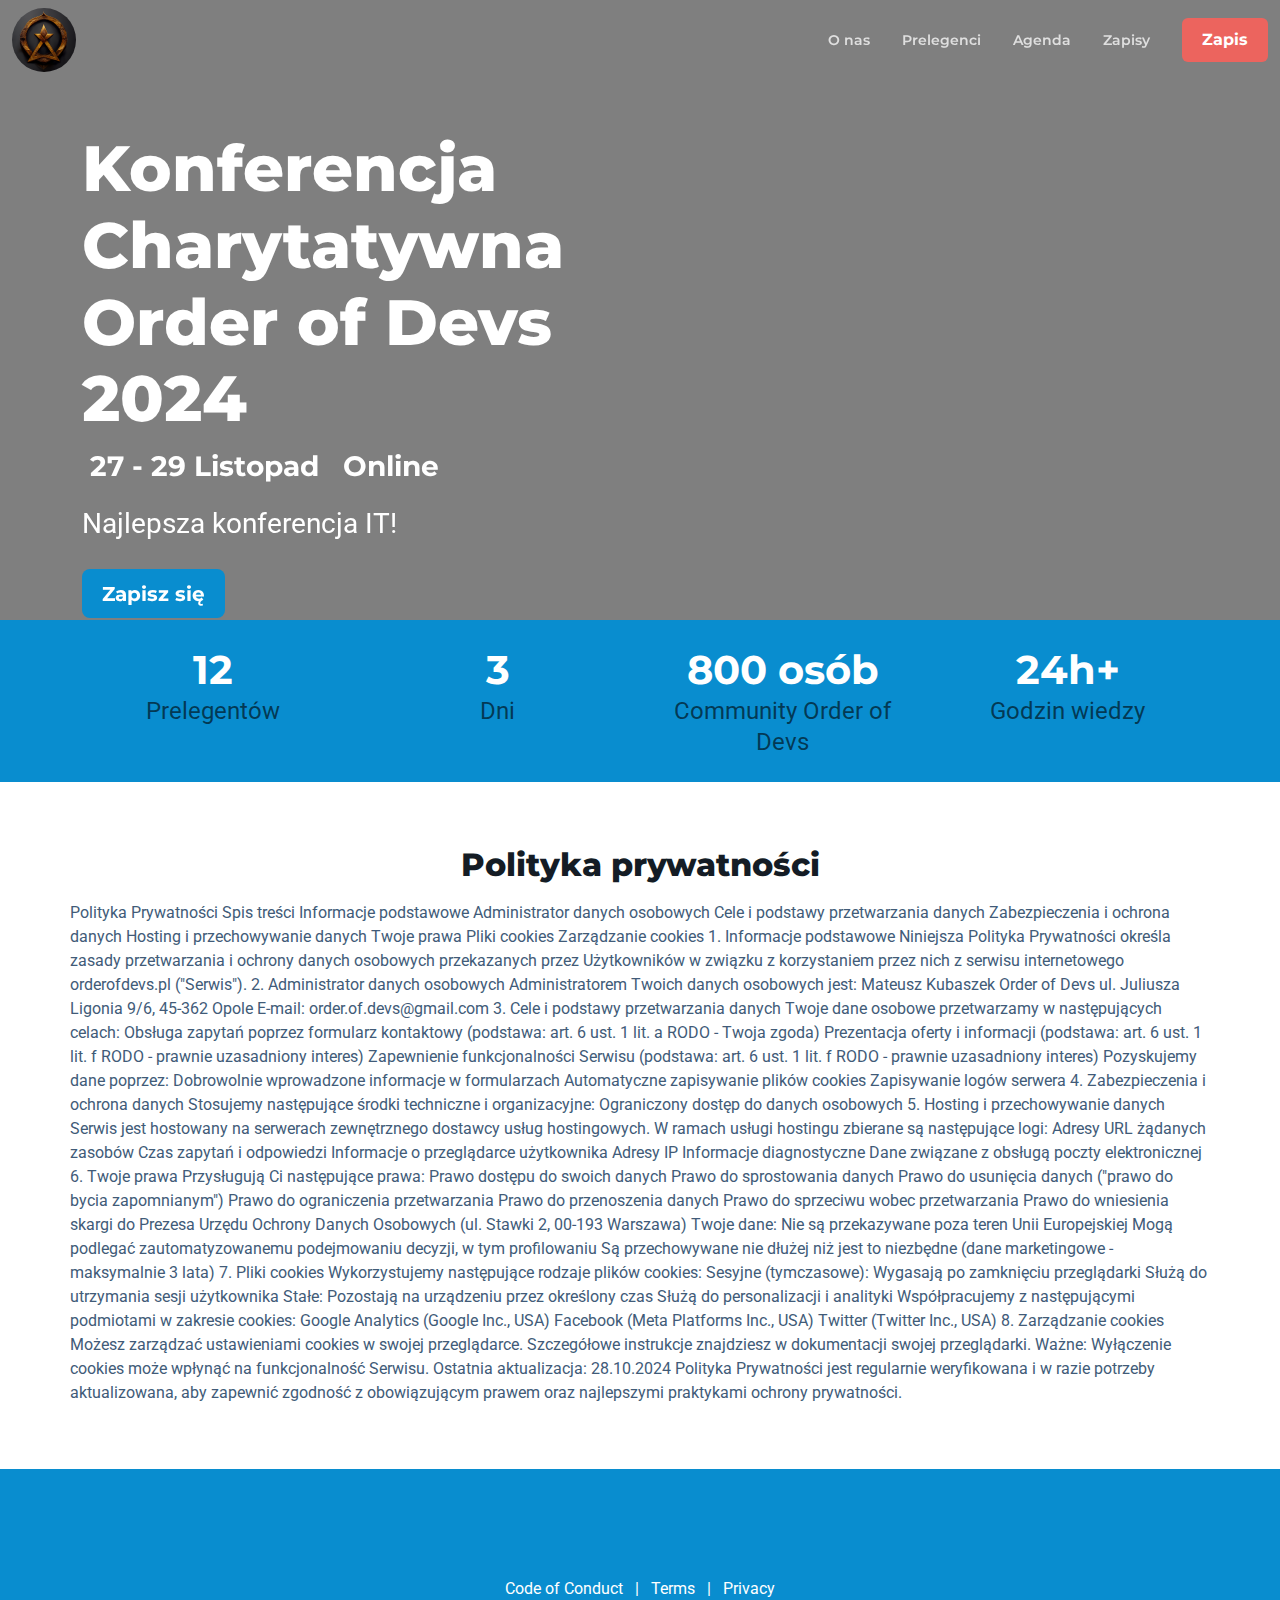
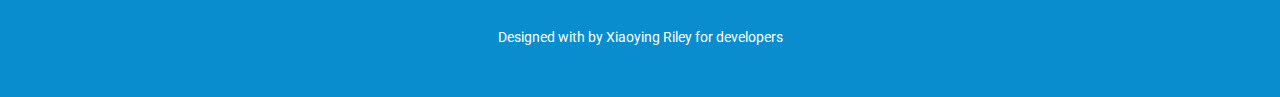
==== polityka-cookies.html @ 44fcea6d "Template cleaning; add content" ====
<!DOCTYPE html>
<html lang="pl">
    <head>
        <!-- Google tag (gtag.js) -->
        <script async src="https://www.googletagmanager.com/gtag/js?id=G-J03H31BQKV"></script>
        <script>
            window.dataLayer = window.dataLayer || [];
            function gtag(){dataLayer.push(arguments);}
            gtag('js', new Date());
            
            gtag('config', 'G-J03H31BQKV');
        </script>
        <title>Order Of Devs - Konferencja Charytatywna 2024</title>
        <!-- Meta -->
        <meta charset="utf-8">
        <meta http-equiv="X-UA-Compatible" content="IE=edge">
        <meta name="viewport" content="width=device-width, initial-scale=1.0">
        <meta name="description" content="Order of Devs - Konferencja Charytatywna 2024">
        <meta name="author" content="Order of Devs Community">
        <meta property="og:image" content="https://www.orderofdevs.com/assets/images/logo.png">
        <meta property="og:title" content="Order of Devs - Konferencja Charytatywna 2024">
        <meta property="og:type" content="conferences" />
        <meta property="og:url" content="https://www.orderofdevs.com/">
        <link rel="shortcut icon" href="favicon.ico">
        <!-- Google Font -->
        <link href="https://fonts.googleapis.com/css?family=Montserrat:600,700,800|Roboto:300,400,700&display=swap" rel="stylesheet">
        <script src="https://kit.fontawesome.com/973b008fc8.js" crossorigin="anonymous"></script>
        <!-- Theme CSS -->
        <link id="theme-style" rel="stylesheet" href="assets/css/theme.css">
    </head>
    <body>
        <header id="header" class="header fixed-top">
            <div class="branding">
                <div class="container-fluid">
                    <nav class="main-nav navbar navbar-expand-lg">
                        <div class="site-logo"><a class="scrollto" href="#hero-block"><img class="logo-icon" src="assets/images/logo.png" alt="logo"></a></div>
                        <div class="navbar-btn order-lg-2"><a class="btn btn-secondary" href="https://docs.google.com/forms/d/e/1FAIpQLSeWtWe78b75ltNkxlzJ7hK_OrNbTj7BF53N20dAOKOcQBxLtA/viewform" target="_blank">Zapis</a></div>
                        <button class="navbar-toggler" type="button" data-bs-toggle="collapse" data-bs-target="#navigation" aria-controls="navigation" aria-expanded="false" aria-label="Toggle navigation">
                        <span class="navbar-toggler-icon"></span>
                        </button>
                        <div id="navigation" class="navbar-collapse collapse  justify-content-lg-end me-lg-3">
                            <ul class="nav navbar-nav">
                                <li class="nav-item"><a class="nav-link scrollto" href="#about-section">O nas</a></li>
                                <li class="nav-item"><a class="nav-link scrollto" href="#speakers-section">Prelegenci</a></li>
                                <li class="nav-item"><a class="nav-link scrollto" href="#schedule-section">Agenda</a></li>
                                <li class="nav-item"><a class="nav-link scrollto" href="#tickets-section">Zapisy</a></li>
                            </ul>
                            <!--//nav-->
                        </div>
                        <!--//navabr-collapse-->
                    </nav>
                    <!--//main-nav-->
                </div>
                <!--//container-->
            </div>
            <!--//branding-->
        </header>
        <!--//header-->
        <div id="hero-block" class="hero-block">
            <div id="hero-carousel" class="hero-carousel carousel slide carousel-fade" data-ride="carousel">
                <div class="carousel-inner">
                    <div class="carousel-item-1 carousel-item active">
                    </div>
                    <div class="carousel-item-2 carousel-item">
                    </div>
                    <div class="carousel-item-3 carousel-item">
                    </div>
                </div>
            </div>
            <div class="hero-block-mask"></div>
            <div class="container">
                <div class="hero-text-block">
                    <h1 class="hero-heading mb-2">Konferencja Charytatywna Order of Devs 2024</h1>
                    <div class="hero-meta mb-3"><i class="far fa-calendar-alt me-2"></i>27 - 29 Listopad <i class="fas fa-map-marker-alt mx-2"></i>Online</div>
                    <div class="hero-intro mb-4">Najlepsza konferencja IT!</div>
                    <div class="hero-cta"><a class="btn btn-primary btn-lg" href="https://docs.google.com/forms/d/e/1FAIpQLSeWtWe78b75ltNkxlzJ7hK_OrNbTj7BF53N20dAOKOcQBxLtA/viewform" target="_blank">Zapisz się</a></div>
                </div>
                <!--//hero-text-block-->
            </div>
            <!--//container-->
        </div>
        <!--//hero-block-->
        <div class="stats-block theme-bg-primary text-white py-4 text-center">
            <div class="container">
                <div class="row">
                    <div class="col-6 col-md-3">
                        <div class="item">
                            <div class="number">12</div>
                            <div class="unit">Prelegentów</div>
                        </div>
                        <!--//item-->
                    </div>
                    <!--//col-->
                    <div class="col-6 col-md-3">
                        <div class="item">
                            <div class="number">3</div>
                            <div class="unit">Dni</div>
                        </div>
                        <!--//item-->
                    </div>
                    <!--//col-->
                    <div class="col-6 col-md-3">
                        <div class="item">
                            <div class="number">800 osób</div>
                            <div class="unit">Community Order of Devs</div>
                        </div>
                        <!--//item-->
                    </div>
                    <!--//col-->
                    <div class="col-6 col-md-3">
                        <div class="item">
                            <div class="number">24h+</div>
                            <div class="unit">Godzin wiedzy</div>
                        </div>
                        <!--//item-->
                    </div>
                    <!--//col-->
                </div>
            </div>
            <!--//container-->
        </div>
        <!--//stats-block-->
        <!--//about-section-->
        <section id="speakers-section" class="speakers-section section">
            <div class="container">
                <h3 class="section-heading text-center mb-3">Polityka prywatności</h3>
                <div class="row">
                  Polityka Prywatności
                  Spis treści
                  Informacje podstawowe
                  Administrator danych osobowych
                  Cele i podstawy przetwarzania danych
                  Zabezpieczenia i ochrona danych
                  Hosting i przechowywanie danych
                  Twoje prawa
                  Pliki cookies
                  Zarządzanie cookies
                  1. Informacje podstawowe
                  Niniejsza Polityka Prywatności określa zasady przetwarzania i ochrony danych osobowych przekazanych przez Użytkowników w związku z korzystaniem przez nich z serwisu internetowego orderofdevs.pl ("Serwis").
                  2. Administrator danych osobowych
                  Administratorem Twoich danych osobowych jest:
                  Mateusz Kubaszek Order of Devs
                  ul. Juliusza Ligonia 9/6, 45-362 Opole
                  E-mail: order.of.devs@gmail.com
                  3. Cele i podstawy przetwarzania danych
                  Twoje dane osobowe przetwarzamy w następujących celach:
                  Obsługa zapytań poprzez formularz kontaktowy (podstawa: art. 6 ust. 1 lit. a RODO - Twoja zgoda)
                  Prezentacja oferty i informacji (podstawa: art. 6 ust. 1 lit. f RODO - prawnie uzasadniony interes)
                  Zapewnienie funkcjonalności Serwisu (podstawa: art. 6 ust. 1 lit. f RODO - prawnie uzasadniony interes)
                  Pozyskujemy dane poprzez:
                  Dobrowolnie wprowadzone informacje w formularzach
                  Automatyczne zapisywanie plików cookies
                  Zapisywanie logów serwera
                  4. Zabezpieczenia i ochrona danych
                  Stosujemy następujące środki techniczne i organizacyjne:
                  Ograniczony dostęp do danych osobowych
                  5. Hosting i przechowywanie danych
                  Serwis jest hostowany na serwerach zewnętrznego dostawcy usług hostingowych. W ramach usługi hostingu zbierane są następujące logi:
                  Adresy URL żądanych zasobów
                  Czas zapytań i odpowiedzi
                  Informacje o przeglądarce użytkownika
                  Adresy IP
                  Informacje diagnostyczne
                  Dane związane z obsługą poczty elektronicznej
                  6. Twoje prawa
                  Przysługują Ci następujące prawa:
                  Prawo dostępu do swoich danych
                  Prawo do sprostowania danych
                  Prawo do usunięcia danych ("prawo do bycia zapomnianym")
                  Prawo do ograniczenia przetwarzania
                  Prawo do przenoszenia danych
                  Prawo do sprzeciwu wobec przetwarzania
                  Prawo do wniesienia skargi do Prezesa Urzędu Ochrony Danych Osobowych (ul. Stawki 2, 00-193 Warszawa)
                  Twoje dane:
                  Nie są przekazywane poza teren Unii Europejskiej
                  Mogą podlegać zautomatyzowanemu podejmowaniu decyzji, w tym profilowaniu
                  Są przechowywane nie dłużej niż jest to niezbędne (dane marketingowe - maksymalnie 3 lata)
                  7. Pliki cookies
                  Wykorzystujemy następujące rodzaje plików cookies:
                  Sesyjne (tymczasowe):
                  Wygasają po zamknięciu przeglądarki
                  Służą do utrzymania sesji użytkownika
                  Stałe:
                  Pozostają na urządzeniu przez określony czas
                  Służą do personalizacji i analityki
                  Współpracujemy z następującymi podmiotami w zakresie cookies:
                  Google Analytics (Google Inc., USA)
                  Facebook (Meta Platforms Inc., USA)
                  Twitter (Twitter Inc., USA)
                  8. Zarządzanie cookies
                  Możesz zarządzać ustawieniami cookies w swojej przeglądarce. Szczegółowe instrukcje znajdziesz w dokumentacji swojej przeglądarki.
                  Ważne: Wyłączenie cookies może wpłynąć na funkcjonalność Serwisu.
                  
                  Ostatnia aktualizacja: 28.10.2024
                  Polityka Prywatności jest regularnie weryfikowana i w razie potrzeby aktualizowana, aby zapewnić zgodność z obowiązującym prawem oraz najlepszymi praktykami ochrony prywatności.
                  
                </div>
                <!--//row-->
            </div>
            <!--//container-->
        </section>
        <footer class="footer py-5 theme-bg-primary">
            <div class="container text-center">
                <ul class="social-list list-inline mb-4">
                    <li class="list-inline-item me-3"><a href="mailto:contact@orderofdevs.com"><i class="fas fa-envelope"></i></a></li>
                    <li class="list-inline-item me-0"><a href="https://discord.gg/bqvfTcFMYu"><i class="fa-brands fa-discord"></i></a> </li>
                    <li class="list-inline-item me-0"><a href="https://www.facebook.com/orderofdevs"><i class="fa-brands fa-facebook fa-fw"></i></a></li>
                    <li class="list-inline-item me-0"><a href="https://www.linkedin.com/groups/10015097/"><i class="fa-brands fa-linkedin fa-fw"></i></a></li>
                    <li class="list-inline-item me-0"><a href="https://www.youtube.com/@orderofdevs9743"><i class="fa-brands fa-youtube fa-fw"></i></a></li>
                </ul>
                <!--//social-list-->
                <ul class="footer-links list-inline mx-auto mb-4">
                    <li class="list-inline-item"><a href="#">Code of Conduct</a></li>
                    <li class="list-inline-item">|</li>
                    <li class="list-inline-item"><a href="https://docs.google.com/document/d/1KQG3PkmaL2hEGIOkOe6fkdmJ79qzZ4H8RN_xPmGxiJ8/edit?usp=sharing">Terms</a></li>
                    <li class="list-inline-item">|</li>
                    <li class="list-inline-item me-0"><a href="https://docs.google.com/document/d/1KQG3PkmaL2hEGIOkOe6fkdmJ79qzZ4H8RN_xPmGxiJ8/edit?usp=sharing">Privacy</a></li>
                </ul>
                <!--//footer-link-->
                <!--/* This template is free as long as you keep the footer attribution link. If you'd like to use the template without the attribution link, you can buy the commercial license via our website: themes.3rdwavemedia.com Thank you for your support. :) */-->
                <small class="copyright">Designed with <i class="fas fa-heart" style="color: #EC645E;"></i> by <a href="http://themes.3rdwavemedia.com" target="_blank">Xiaoying Riley</a> for developers</small>
            </div>
            <!--//container-->	    
        </footer>
        <!-- Modal Speaker -->
        <!-- Model: Lena Sędkiewicz -->
        <div class="modal modal-speaker modal-speaker-1" id="modal-speaker-1" tabindex="-1" role="dialog" aria-labelledby="speaker-1-ModalLabel" aria-hidden="true">
            <div class="modal-dialog">
                <div class="modal-content">
                    <div class="modal-header">
                        <button type="button" class="btn-close" data-bs-dismiss="modal" aria-hidden="true">&times;</button>
                        <h4 id="speaker-1-ModalLabel" class="modal-title sr-only"
                            >Speaker Name</h4>
                    </div>
                    <div class="modal-body p-0">
                        <div class="theme-bg-light p-5">
                            <div class="row">
                                <div class="col-12 col-md-auto text-center">
                                    <img class="profile-image mb-3 mb-md-0 me-md-4 rounded-circle mx-auto" src="assets/images/speakers/msedkiewicz.jpg" alt="" />
                                </div>
                                <div class="col text-center text-md-start mx-auto">
                                    <h2 class="name mb-2">Lena Sędkiewicz</h2>
                                    <div class="meta">Web Developer</div>
                                    <div class="meta mb-2">Samozatrudnienie</div>
                                    <ul class="social-list list-inline mb-0">
                                        <li class="list-inline-item"><a  href="https://msedkiewicz.pl/"><i class="fa-solid fa-globe-pointer"></i></li>
                                        </a></li>
                                    </ul>
                                    <!--//social-list--> 
                                </div>
                                <!--//col-->
                            </div>
                            <!--//row-->
                        </div>
                        <div class="desc p-4 p-lg-5">
                            <p>Z wykształcenia psycholog i trener szermierki, sercem dziennikarka i terapeutka TSR. Autorka dwóch książek. Zawodowy obieżyświat, który wreszcie znalazł swoje miejsce w świecie programowania. Od 2021 Web Developer na pełen etat. Kibicuje Maxowi Verstappenowi, uwielbia szydełkowanie, gry planszowe oraz dobre mecze piłki nożnej.</p>
                        </div>
                    </div>
                    <!--//modal-body-->
                </div>
                <!--//modal-content-->
            </div>
            <!--//modal-dialog-->
        </div>
        <!--//modal-->
        <!-- Model: Radosław Maziarka -->
        <div class="modal modal-speaker modal-speaker-2" id="modal-speaker-2" tabindex="-1" role="dialog" aria-labelledby="speaker-2-ModalLabel" aria-hidden="true">
            <div class="modal-dialog">
                <div class="modal-content">
                    <div class="modal-header">
                        <button type="button" class="btn-close" data-bs-dismiss="modal" aria-hidden="true">&times;</button>
                        <h4 id="speaker-2-ModalLabel" class="modal-title sr-only">Radosław Maziarka</h4>
                    </div>
                    <div class="modal-body p-0">
                        <div class="theme-bg-light p-5">
                            <div class="row">
                                <div class="col-12 col-md-auto text-center">
                                    <img class="profile-image mb-3 mb-md-0 me-md-4 rounded-circle mx-auto" src="assets/images/speakers/radek.jpeg" alt="" />
                                </div>
                                <div class="col text-center text-md-start mx-auto">
                                    <h2 class="name mb-2">Radosław Maziarka</h2>
                                    <div class="meta">Engineering Consultant</div>
                                    <div class="meta mb-2">RadSoft</div>
                                    <ul class="social-list list-inline mb-0">
                                        <li class="list-inline-item"><a href="https://www.linkedin.com/in/radek-maziarka/"><i class="fa-brands fa-linkedin-in fa-fw"></i></a></li>
                                    </ul>
                                    <!--//social-list--> 
                                </div>
                                <!--//col-->
                            </div>
                            <!--//row-->
                        </div>
                        <div class="desc p-4 p-lg-5">
                            <p>Solution Architect i Engineering Manager z ponad 10-letnim doświadczeniem w branży. Pracuje przy pełnym zakresie tworzenia produktów cyfrowych - od definiowania celów i analizy potrzeb, przez architekturę i budowę systemu informatycznego, po jego utrzymanie na produkcji. Zwolennik pracy zwinnej i automatyzacji procesów. Można go złapać na blogu <a href="https://radekmaziarka.pl">https://radekmaziarka.pl</a> i LinkedIn: Radek Maziarka</p>
                        </div>
                    </div>
                    <!--//modal-body-->
                </div>
                <!--//modal-content-->
            </div>
            <!--//modal-dialog-->
        </div>
        <!--//modal-->
        <!-- Model: Oskar Dudycz -->
        <div class="modal modal-speaker modal-speaker-3" id="modal-speaker-3" tabindex="-1" role="dialog" aria-labelledby="speaker-3-ModalLabel" aria-hidden="true">
            <div class="modal-dialog">
                <div class="modal-content">
                    <div class="modal-header">
                        <button type="button" class="btn-close" data-bs-dismiss="modal" aria-hidden="true">&times;</button>
                        <h4 id="speaker-3-ModalLabel" class="modal-title sr-only">Oskar Dudycz</h4>
                    </div>
                    <div class="modal-body p-0">
                        <div class="theme-bg-light p-5">
                            <div class="row">
                                <div class="col-12 col-md-auto text-center">
                                    <img class="profile-image mb-3 mb-md-0 me-md-4 rounded-circle mx-auto" src="assets/images/speakers/oskar.jpeg" alt="" />
                                </div>
                                <div class="col text-center text-md-start mx-auto">
                                    <h2 class="name mb-2">Oskar Dudycz</h2>
                                    <div class="meta"> Niezależny Architekt i Twórca Open Source</div>
                                    <div class="meta mb-2">Event-Driven.io</div>
                                    <ul class="social-list list-inline mb-0">
                                        <li class="list-inline-item"><a href="https://event-driven.io/"><i class="fa-solid fa-globe-pointer"></i></a></li>
                                        <li class="list-inline-item"><a href="https://www.architecture-weekly.com/"><i class="fa-solid fa-globe-pointer"></i></a></li>
                                        <li class="list-inline-item"><a href="https://pl.linkedin.com/in/oskardudycz"><i class="fa-brands fa-linkedin-in fa-fw"></i></a></li>
                                    </ul>
                                    <!--//social-list--> 
                                </div>
                                <!--//col-->
                            </div>
                            <!--//row-->
                        </div>
                        <div class="desc p-4 p-lg-5">
                            <p>Od ponad 17 lat, tworzę systemy informatyczne bliskie biznesowi. Zaczynałem karierę gdy StackOverflow jeszcze nie istniał. Jestem programistą, liderem technicznym, architektem.
                                Lubię tworzyć dobrze przemyślane systemy, narzędzia i frameworki, które są używane na produkcji i robią życie ludzi łatwiejszym. Wierzę, żę Event Sourcing, CQRS, i w ogólności, Architektury oparte o zdarzenia są dobrymi podstawami dzięki którymi można to osiągnąć. Praca przy OSS i współdzielenie wiedzy są dla mnie dużą motywacją.
                                Pomagam innym tworzyć takie systemy jako konsultant i twórca OSS.
                            </p>
                        </div>
                    </div>
                    <!--//modal-body-->
                </div>
                <!--//modal-content-->
            </div>
            <!--//modal-dialog-->
        </div>
        <!--//modal-->
        <!-- Model: Norbert Orzechowicz -->
        <div class="modal modal-speaker modal-speaker-4" id="modal-speaker-4" tabindex="-1" role="dialog" aria-labelledby="speaker-4-ModalLabel" aria-hidden="true">
            <div class="modal-dialog">
                <div class="modal-content">
                    <div class="modal-header">
                        <button type="button" class="btn-close" data-bs-dismiss="modal" aria-hidden="true">&times;</button>
                        <h4 id="speaker-4-ModalLabel" class="modal-title sr-only">Norbert Orzechowicz</h4>
                    </div>
                    <div class="modal-body p-0">
                        <div class="theme-bg-light p-5">
                            <div class="row">
                                <div class="col-12 col-md-auto text-center">
                                    <img class="profile-image mb-3 mb-md-0 me-md-4 rounded-circle mx-auto" src="assets/images/speakers/norbertphp.jpeg" alt="" />
                                </div>
                                <div class="col text-center text-md-start mx-auto">
                                    <h2 class="name mb-2">Norbert Orzechowicz</h2>
                                    <div class="meta">Software Architect</div>
                                    <div class="meta mb-2"></div>
                                    <ul class="social-list list-inline mb-0">
                                        <li class="list-inline-item"><a  href="https://x.com/norbert_tech"><i class="fa-brands fa-x-twitter fa-fw"></i></a></li>
                                        <li class="list-inline-item"><a  href="https://github.com/norberttech"><i class="fa-brands fa-github fa-fw"></i></a></li>
                                        <li class="list-inline-item"><a href="https://norbert.tech"><i class="fa-solid fa-globe-pointer"></i></a></li>
                                    </ul>
                                    <!--//social-list--> 
                                </div>
                                <!--//col-->
                            </div>
                            <!--//row-->
                        </div>
                        <div class="desc p-4 p-lg-5">
                            <p>Data Oriented Software Architect </p>
                        </div>
                    </div>
                    <!--//modal-body-->
                </div>
                <!--//modal-content-->
            </div>
            <!--//modal-dialog-->
        </div>
        <!--//modal-->
        <!-- Model: Daniel Skowroński -->
        <div class="modal modal-speaker modal-speaker-5" id="modal-speaker-5" tabindex="-1" role="dialog" aria-labelledby="speaker-5-ModalLabel" aria-hidden="true">
            <div class="modal-dialog">
                <div class="modal-content">
                    <div class="modal-header">
                        <button type="button" class="btn-close" data-bs-dismiss="modal" aria-hidden="true">&times;</button>
                        <h4 id="speaker-5-ModalLabel" class="modal-title sr-only">Daniel Skowroński</h4>
                    </div>
                    <div class="modal-body p-0">
                        <div class="theme-bg-light p-5">
                            <div class="row">
                                <div class="col-12 col-md-auto text-center">
                                    <img class="profile-image mb-3 mb-md-0 me-md-4 rounded-circle mx-auto" src="assets/images/speakers/daniel.jpeg" alt="" />
                                </div>
                                <div class="col text-center text-md-start mx-auto">
                                    <h2 class="name mb-2">Daniel Skowroński</h2>
                                    <div class="meta">Agile and Lean consultant, OKRs Coach & Trainer</div>
                                    <div class="meta mb-2">Valkir Academy</div>
                                    <ul class="social-list list-inline mb-0">
                                        <li class="list-inline-item"><a href="https://www.linkedin.com/in/danielskowronski/"><i class="fa-brands fa-linkedin-in fa-fw"></i></a></li>
                                    </ul>
                                    <!--//social-list--> 
                                </div>
                                <!--//col-->
                            </div>
                            <!--//row-->
                        </div>
                        <div class="desc p-4 p-lg-5">
                            <p>Doświadczony konsultant Agile i Lean, Facylitator Management 3.0, Coach i Trener OKRs, Change Agent, Leader who Serves, z technicznymi korzeniami w IT, swobodnie poruszający się na styku linii ludzie, biznes i technologia.</p>
                            <p>Daniel promuje oraz wprowadza nowoczesne pryncypia i praktyk zarządzania dla organizacji. Wspiera zespoły operacyjne, jak również kadrę zarządzającą. Posiadając solidną praktyczną wiedzę i wieloletnie doświadczenie w Agile, Lean i Management 3.0, zwiększa stały i zdrowy wzrost organizacyjny.</p>
                        </div>
                    </div>
                    <!--//modal-body-->
                </div>
                <!--//modal-content-->
            </div>
            <!--//modal-dialog-->
        </div>
        <!--//modal-->
        <!-- Model: Maciej "MJ" Jedrzejewski -->
        <div class="modal modal-speaker modal-speaker-7" id="modal-speaker-7" tabindex="-1" role="dialog" aria-labelledby="speaker-7-ModalLabel" aria-hidden="true">
            <div class="modal-dialog">
                <div class="modal-content">
                    <div class="modal-header">
                        <button type="button" class="btn-close" data-bs-dismiss="modal" aria-hidden="true">&times;</button>
                        <h4 id="speaker-7-ModalLabel" class="modal-title sr-only">Maciej "MJ" Jedrzejewski</h4>
                    </div>
                    <div class="modal-body p-0">
                        <div class="theme-bg-light p-5">
                            <div class="row">
                                <div class="col-12 col-md-auto text-center">
                                    <img class="profile-image mb-3 mb-md-0 me-md-4 rounded-circle mx-auto" src="assets/images/speakers/mj.png" alt="" />
                                </div>
                                <div class="col text-center text-md-start mx-auto">
                                    <h2 class="name mb-2"></h2>
                                    <div class="meta">Fractional architect</div>
                                    <div class="meta mb-2">Fractional Architect</div>
                                    <ul class="social-list list-inline mb-0">
                                        <li class="list-inline-item"><a href="https://newsletter.fractionalarchitect.io"><i class="fa-solid fa-globe-pointer"></i></a></li>
                                        <li class="list-inline-item"><a href="hhttps://leanpub.com/master-software-architecture"><i class="fa-solid fa-book"></i></a></li>
                                        <li class="list-inline-item"><a href="https://www.linkedin.com/in/jedrzejewski-maciej"><i class="fa-brands fa-linkedin-in fa-fw"></i></a></li>
                                    </ul>
                                    <!--//social-list--> 
                                </div>
                                <!--//col-->
                            </div>
                            <!--//row-->
                        </div>
                        <div class="desc p-4 p-lg-5">
                            <p>Fractional architect, consultant, advisor.</p>
                            <p>Author of "Master Software Architecture" book.
                                Founder and co-author of "Evolutionary Architecture By Example" repository. 
                            </p>
                            <p>Promoter of continuous deployment, holistic and pragmatic approach to software architecture. Just another software dude living in Switzerland.</p>
                        </div>
                    </div>
                    <!--//modal-body-->
                </div>
                <!--//modal-content-->
            </div>
            <!--//modal-dialog-->
        </div>
        <!--//modal-->
        <!-- Model: Michal Franc -->
        <div class="modal modal-speaker modal-speaker-8" id="modal-speaker-8" tabindex="-1" role="dialog" aria-labelledby="speaker-8-ModalLabel" aria-hidden="true">
            <div class="modal-dialog">
                <div class="modal-content">
                    <div class="modal-header">
                        <button type="button" class="btn-close" data-bs-dismiss="modal" aria-hidden="true">&times;</button>
                        <h4 id="speaker-8-ModalLabel" class="modal-title sr-only">Michał Franc</h4>
                    </div>
                    <div class="modal-body p-0">
                        <div class="theme-bg-light p-5">
                            <div class="row">
                                <div class="col-12 col-md-auto text-center">
                                    <img class="profile-image mb-3 mb-md-0 me-md-4 rounded-circle mx-auto" src="assets/images/speakers/franc.jpg" alt="" />
                                </div>
                                <div class="col text-center text-md-start mx-auto">
                                    <h2 class="name mb-2"></h2>
                                    <div class="meta">Niezależny konsultant (Architekt, DevOps, SRE)</div>
                                    <div class="meta mb-2">N/A</div>
                                    <ul class="social-list list-inline mb-0">
                                        <li class="list-inline-item"><a href="https://mfranc.com/ "><i class="fa-solid fa-globe-pointer"></i></a></li>
                                        <li class="list-inline-item"><a href="https://www.linkedin.com/in/michalfranc1/"><i class="fa-brands fa-linkedin-in fa-fw"></i></a></li>
                                        <li class="list-inline-item"><a href="https://x.com/francmichal"><i class="fa-brands fa-x-twitter fa-fw"></i></a></li>
                                    </ul>
                                    <!--//social-list--> 
                                </div>
                                <!--//col-->
                            </div>
                            <!--//row-->
                        </div>
                        <div class="desc p-4 p-lg-5">
                            <p>16+ lat w branży. Dawniej generalista, obecnie inżynier specjalizujący się w tematach infrastruktury i budowania fundamentów złożonych systemów informatycznych.
                                Tworzył systemy krytyczne dla brytyjskiej gospodarki, przez które przepływają miliardy funtów rocznie.
                                Fan Vima, i3wm – hobbystycznie tworzy gry komputerowe jako niezależny developer.
                            </p>
                        </div>
                    </div>
                    <!--//modal-body-->
                </div>
                <!--//modal-content-->
            </div>
            <!--//modal-dialog-->
        </div>
        <!--//modal-->
        <!-- Model: Melisa Russak -->
        <div class="modal modal-speaker modal-speaker-9" id="modal-speaker-9" tabindex="-1" role="dialog" aria-labelledby="speaker-9-ModalLabel" aria-hidden="true">
            <div class="modal-dialog">
                <div class="modal-content">
                    <div class="modal-header">
                        <button type="button" class="btn-close" data-bs-dismiss="modal" aria-hidden="true">&times;</button>
                        <h4 id="speaker-9-ModalLabel" class="modal-title sr-only">Melisa Russak</h4>
                    </div>
                    <div class="modal-body p-0">
                        <div class="theme-bg-light p-5">
                            <div class="row">
                                <div class="col-12 col-md-auto text-center">
                                    <img class="profile-image mb-3 mb-md-0 me-md-4 rounded-circle mx-auto" src="assets/images/speakers/melisa.jpeg" alt="" />
                                </div>
                                <div class="col text-center text-md-start mx-auto">
                                    <h2 class="name mb-2"></h2>
                                    <div class="meta">Machine Learning Engineer</div>
                                    <div class="meta mb-2">Writer</div>
                                    <ul class="social-list list-inline mb-0">
                                        <li class="list-inline-item"><a href="https://www.linkedin.com/in/melisa-russak-5b7987145/"><i class="fa-brands fa-linkedin-in fa-fw"></i></a></li>
                                    </ul>
                                    <!--//social-list--> 
                                </div>
                                <!--//col-->
                            </div>
                            <!--//row-->
                        </div>
                        <div class="desc p-4 p-lg-5">
                            <p>I am a Machine Learning Engineer with a background in mathematics, physics, and sinology from the University of Warsaw. With 7 years of experience in the field, my focus includes NLP and foundational LLM research. Currently, I lead an AI research team at <a href="https://writer.com/company/about/">Writer</a>, a California-based startup, where we develop full-stack generative AI solutions for enterprise applications.</p>
                        </div>
                    </div>
                    <!--//modal-body-->
                </div>
                <!--//modal-content-->
            </div>
            <!--//modal-dialog-->
        </div>
        <!--//modal-->
        <!-- Model: Piotr Szulc -->
        <div class="modal modal-speaker modal-speaker-10" id="modal-speaker-10" tabindex="-1" role="dialog" aria-labelledby="speaker-10-ModalLabel" aria-hidden="true">
            <div class="modal-dialog">
                <div class="modal-content">
                    <div class="modal-header">
                        <button type="button" class="btn-close" data-bs-dismiss="modal" aria-hidden="true">&times;</button>
                        <h4 id="speaker-10-ModalLabel" class="modal-title sr-only">Piotr Szulc</h4>
                    </div>
                    <div class="modal-body p-0">
                        <div class="theme-bg-light p-5">
                            <div class="row">
                                <div class="col-12 col-md-auto text-center">
                                    <img class="profile-image mb-3 mb-md-0 me-md-4 rounded-circle mx-auto" src="assets/images/speakers/piotr_szulc.jpg" alt="" />
                                </div>
                                <div class="col text-center text-md-start mx-auto">
                                    <h2 class="name mb-2"></h2>
                                    <div class="meta">Senior Data Scientist</div>
                                    <div class="meta mb-2">Molecure</div>
                                    <ul class="social-list list-inline mb-0">
                                        <li class="list-inline-item"><a href="https://danetyka.com/"><i class="fa-solid fa-globe-pointer"></i></a></li>
                                    </ul>
                                    <!--//social-list--> 
                                </div>
                                <!--//col-->
                            </div>
                            <!--//row-->
                        </div>
                        <div class="desc p-4 p-lg-5">
                            <p>Od kilkunastu lat zajmuję się analizą danych, statystyką i uczeniem maszynowym, zarówno od strony komercyjnej, jak i naukowej. Na co dzień używam środowiska R. Współpracuję z lekarzami i psychologami, pomagając w wykonaniu analiz do publikacji naukowych. Próbuję odkryć nowe leki przy pomocy uczenia maszynowego w firmie Molecure.</p>
                        </div>
                    </div>
                    <!--//modal-body-->
                </div>
                <!--//modal-content-->
            </div>
            <!--//modal-dialog-->
        </div>
        <!--//modal-->
        <!-- Model: Patrycja Węgrzynowicz -->
        <div class="modal modal-speaker modal-speaker-11" id="modal-speaker-11" tabindex="-1" role="dialog" aria-labelledby="speaker-11-ModalLabel" aria-hidden="true">
            <div class="modal-dialog">
                <div class="modal-content">
                    <div class="modal-header">
                        <button type="button" class="btn-close" data-bs-dismiss="modal" aria-hidden="true">&times;</button>
                        <h4 id="speaker-11-ModalLabel" class="modal-title sr-only">Patrycja Węgrzynowicz</h4>
                    </div>
                    <div class="modal-body p-0">
                        <div class="theme-bg-light p-5">
                            <div class="row">
                                <div class="col-12 col-md-auto text-center">
                                    <img class="profile-image mb-3 mb-md-0 me-md-4 rounded-circle mx-auto" src="https://gravatar.com/avatar/fe005a59840be8d48b6253188eafe424?s=400&d=robohash&r=x" alt="" />
                                </div>
                                <div class="col text-center text-md-start mx-auto">
                                    <h2 class="name mb-2"></h2>
                                    <div class="meta">Staff Engineer</div>
                                    <div class="meta mb-2">Form3</div>
                                    <ul class="social-list list-inline mb-0">
                                        <li class="list-inline-item"><a href="https://www.linkedin.com/in/patrycjaw/"><i class="fa-brands fa-linkedin-in fa-fw"></i></a></li>
                                    </ul>
                                    <!--//social-list--> 
                                </div>
                                <!--//col-->
                            </div>
                            <!--//row-->
                        </div>
                        <div class="desc p-4 p-lg-5">
                            <p>Patrycja is a Staff SRE Engineer at Form3, where she focuses on the reliability and performance of their payment platforms. She is also the founder of Yon Labs, a startup dedicated to developing automated tools for detecting and refactoring security vulnerabilities, performance anti-patterns, and cloud issues, as well as providing consultancy in Java, C++, Go, and cloud technologies.</p>
                            <p>She is a regular speaker at software conferences, including KubeCon, JavaOne, Devoxx, and others. Patrycja has been recognized as a Java Champion and has received titles such as Oracle Groundbreaker Ambassador, Oracle ACE Associate, and Oracle ACE Pro. In 2016, she was named one of the Top 10 Women in Tech in Poland.</p>
                            <p>Her interests focus on automated software engineering, mainly static and dynamic analysis techniques to support software verification, optimization, and deployment.</p>
                        </div>
                    </div>
                    <!--//modal-body-->
                </div>
                <!--//modal-content-->
            </div>
            <!--//modal-dialog-->
        </div>
        <!--//modal-->
        <!-- Model: Anita Przybył -->
        <div class="modal modal-speaker modal-speaker-12" id="modal-speaker-12" tabindex="-1" role="dialog" aria-labelledby="speaker-12-ModalLabel" aria-hidden="true">
            <div class="modal-dialog">
                <div class="modal-content">
                    <div class="modal-header">
                        <button type="button" class="btn-close" data-bs-dismiss="modal" aria-hidden="true">&times;</button>
                        <h4 id="speaker-12-ModalLabel" class="modal-title sr-only">Anita Przybył</h4>
                    </div>
                    <div class="modal-body p-0">
                        <div class="theme-bg-light p-5">
                            <div class="row">
                                <div class="col-12 col-md-auto text-center">
                                    <img class="profile-image mb-3 mb-md-0 me-md-4 rounded-circle mx-auto" src="assets/images/speakers/anita.png" alt="" />
                                </div>
                                <div class="col text-center text-md-start mx-auto">
                                    <h2 class="name mb-2"></h2>
                                    <div class="meta">Trener kompetencji miękkich</div>
                                    <div class="meta mb-2">Bottega IT Minds</div>
                                    <ul class="social-list list-inline mb-0">
                                        <li class="list-inline-item"><a href="softskilledlaprogramistow.pl"><i class="fa-solid fa-globe-pointer"></i></a></li>
                                        <li class="list-inline-item"><a href="https:/www.linkedin.com/in/anita-przybyl"><i class="fa-brands fa-linkedin-in fa-fw"></i></a></li>
                                        <li class="list-inline-item"><a href="https://x.com/Anita_Przybyl"><i class="fa-brands fa-x-twitter fa-fw"></i></a></li>
                                        <li class="list-inline-item"><a href="https://www.instagram.com/anita_przybyl/"><i class="fa-brands fa-instagram"></i></a></li>
                                    </ul>
                                    <!--//social-list--> 
                                </div>
                                <!--//col-->
                            </div>
                            <!--//row-->
                        </div>
                        <div class="desc p-4 p-lg-5">
                            <p>Trenerka biznesu z z doświadczeniem na sali szkoleniowej od 2006 roku. Uczestniczka wielu szkoleń doskonalących metody pracy z ludźmi oraz wspierających ich rozwój, m.in. Szkoły Coachingu, Szkoły Trenerów Biznesu, Racjonalnej Terapii Zachowań, Terapii Skoncentrowanej na Rozwiązaniach. Przez kilka lat odpowiadała za szkolenia pracowników w międzynarodowej korporacji. Aktualnie trener freelancer. Specjalizuje się w szkoleniach z zakresu umiejętności społecznych w biznesie, m.in wspiera liderów IT oraz programistów w zakresie kompetencji miękkich. W swoich szkoleniach stawia na naukę przez doświadczenie, kładąc nacisk na interaktywne, warsztatowe formy nauczania oraz intensywny trening umiejętności. Współorganizatorka i trenerka warsztatów Soft Skille Dla Programistów.</p>
                        </div>
                    </div>
                    <!--//modal-body-->
                </div>
                <!--//modal-content-->
            </div>
            <!--//modal-dialog-->
        </div>
        <!--//modal-->
        <!-- Model: Jacek Wieczorek -->
        <div class="modal modal-speaker modal-speaker-13" id="modal-speaker-13" tabindex="-1" role="dialog" aria-labelledby="speaker-13-ModalLabel" aria-hidden="true">
            <div class="modal-dialog">
                <div class="modal-content">
                    <div class="modal-header">
                        <button type="button" class="btn-close" data-bs-dismiss="modal" aria-hidden="true">&times;</button>
                        <h4 id="speaker-13-ModalLabel" class="modal-title sr-only">Jacek Wieczorek</h4>
                    </div>
                    <div class="modal-body p-0">
                        <div class="theme-bg-light p-5">
                            <div class="row">
                                <div class="col-12 col-md-auto text-center">
                                    <img class="profile-image mb-3 mb-md-0 me-md-4 rounded-circle mx-auto" src="assets/images/speakers/jacek.jpeg" alt="" />
                                </div>
                                <div class="col text-center text-md-start mx-auto">
                                    <h2 class="name mb-2"></h2>
                                    <div class="meta">Konsultant</div>
                                    <div class="meta mb-2">202 Procent</div>
                                    <ul class="social-list list-inline mb-0">
                                        <li class="list-inline-item"><a href="https://jacekwieczorek.pl"><i class="fa-solid fa-globe-pointer"></i></a></li>
                                        <li class="list-inline-item"><a href="https://porzadnyagile.pl"><i class="fa-solid fa-globe-pointer"></i></a></li>
                                        <li class="list-inline-item"><a href="https://www.linkedin.com/in/jacekwieczorek/"><i class="fa-brands fa-linkedin-in fa-fw"></i></a></li>
                                    </ul>
                                    <!--//social-list--> 
                                </div>
                                <!--//col-->
                            </div>
                            <!--//row-->
                        </div>
                        <div class="desc p-4 p-lg-5">
                            <p>Wierzę, że w każdej organizacji istnieje potencjał, pozwalający dostarczać więcej wartości w krótszym czasie. Wspieram firmy w procesie zmian i doradzam jak pracować zwinnie oraz tworzyć udane produkty.</p>
                            <p>Ze Scrumem spotkałem się po raz pierwszy w 2011 roku i zafascynowały mnie możliwości, jakie oferuje. Od tego czasu praktykuję zwinność pracując z organizacjami z różnych branż, tworzącymi zróżnicowane produkty, coraz częściej wychodząc ze zwinnością poza branżę IT.</p>
                            <p>Jestem autorem książki “Labirynty Scruma” oraz ponad 150 publikacji na temat zwinności. Współtworzę podcast “Porządny Agile”, portal “Agile247” oraz firmę konsultingową 202 Procent. Więcej informacji o tym, czym się zajmuję, znajdziesz na stronie jacekwieczorek.pl.</p>
                            <p>Na co dzień biegam i trenuję CrossFit, a wolnych chwilach uprawiam turystykę off-roadową oraz próbuję samodzielnie naprawiać swojego Jeepa Cherokee z 1997 roku.</p>
                        </div>
                    </div>
                    <!--//modal-body-->
                </div>
                <!--//modal-content-->
            </div>
            <!--//modal-dialog-->
        </div>
        <!--//modal-->
        <!-- Model: Andrzej Dyjak -->
        <div class="modal modal-speaker modal-speaker-14" id="modal-speaker-14" tabindex="-1" role="dialog" aria-labelledby="speaker-14-ModalLabel" aria-hidden="true">
            <div class="modal-dialog">
                <div class="modal-content">
                    <div class="modal-header">
                        <button type="button" class="btn-close" data-bs-dismiss="modal" aria-hidden="true">&times;</button>
                        <h4 id="speaker-14-ModalLabel" class="modal-title sr-only">Andrzej Dyjak</h4>
                    </div>
                    <div class="modal-body p-0">
                        <div class="theme-bg-light p-5">
                            <div class="row">
                                <div class="col-12 col-md-auto text-center">
                                    <img class="profile-image mb-3 mb-md-0 me-md-4 rounded-circle mx-auto" src="assets/images/speakers/andrzej.webp" alt="" />
                                </div>
                                <div class="col text-center text-md-start mx-auto">
                                    <h2 class="name mb-2"></h2>
                                    <div class="meta">Founder, Managing Partner</div>
                                    <div class="meta mb-2">Bezpieczny Kod</div>
                                    <ul class="social-list list-inline mb-0">
                                        <li class="list-inline-item"><a href="https://bezpiecznykod.pl"><i class="fa-solid fa-globe-pointer"></i></a></li>
                                        <li class="list-inline-item"><a href="https://dyjak.me"><i class="fa-solid fa-globe-pointer"></i></a></li>
                                    </ul>
                                    <!--//social-list--> 
                                </div>
                                <!--//col-->
                            </div>
                            <!--//row-->
                        </div>
                        <div class="desc p-4 p-lg-5">
                            <p>Moja kariera w cyberbezpieczeństwie rozpoczęła się ponad 15 lat temu. W tym czasie przeszedłem z hackowania do zabezpieczania, dzięki czemu posiadam perspektywę zarówno atakującego jak i obrońcy. Obecnie prowadzę firmę doradczo-szkoleniową Bezpieczny Kod. W ramach tej działalności rozwijam umiejętności zespołów i doradzam w zakresie najlepszych praktyk dla bezpiecznego procesu wytwórczego (SDLC).</p>
                            <p>W ostatnich latach przeszkoliłem setki specjalistów IT (QA, Dev, Ops) z tematów takich jak: Testowanie Bezpieczeństwa, Modelowanie Zagrożeń, DevSecOps oraz Secure By Design. Moje szkolenia koncentrują się przede wszystkim na praktyce, umożliwiając zespołom wytwórczym wdrażanie nowych umiejętności w codziennej pracy.</p>
                            <p>Jestem również aktywnym twórcą treści. Buduję otwartą społeczność wokół bezpieczeństwa aplikacji (Discord), prowadzę kanał YouTube i Podcast, oraz wysyłam cotygodniowy newsletter. Stworzyłem również szkolenie online „Ofensywne Testowanie Web Aplikacji“ (OTWA) i „ABC DevSecOps“ (ABCD).</p>
                        </div>
                    </div>
                    <!--//modal-body-->
                </div>
                <!--//modal-content-->
            </div>
            <!--//modal-dialog-->
        </div>
        <!--//modal-->
        <!-- Model: Kacper Łukawski -->
        <div class="modal modal-speaker modal-speaker-15" id="modal-speaker-15" tabindex="-1" role="dialog" aria-labelledby="speaker-14-ModalLabel" aria-hidden="true">
            <div class="modal-dialog">
                <div class="modal-content">
                    <div class="modal-header">
                        <button type="button" class="btn-close" data-bs-dismiss="modal" aria-hidden="true">&times;</button>
                        <h4 id="speaker-15-ModalLabel" class="modal-title sr-only">Kacper Łukawski</h4>
                    </div>
                    <div class="modal-body p-0">
                        <div class="theme-bg-light p-5">
                            <div class="row">
                                <div class="col-12 col-md-auto text-center">
                                    <img class="profile-image mb-3 mb-md-0 me-md-4 rounded-circle mx-auto" src="assets/images/speakers/kacper.jpeg" alt="" />
                                </div>
                                <div class="col text-center text-md-start mx-auto">
                                    <h2 class="name mb-2"></h2>
                                    <div class="meta">Senior Developer Advocate</div>
                                    <div class="meta mb-2">Qdrant</div>
                                    <ul class="social-list list-inline mb-0">
                                        <li class="list-inline-item"><a href="https://www.linkedin.com/in/kacperlukawski"><i class="fa-brands fa-linkedin-in fa-fw"></i></a></li>
                                    </ul>
                                    <!--//social-list--> 
                                </div>
                                <!--//col-->
                            </div>
                            <!--//row-->
                        </div>
                        <div class="desc p-4 p-lg-5">
                            <p>Jest założycielem i prezesem fundacji AI Embassy, zajmującej się edukacją w obszarze Data Science oraz aplikowaniem tych metod do rozwiązywania problemów społecznych. Ma wieloletnie doświadczenie w implementacji rozwiązań przetwarzających duże zbiory danych oraz we wdrażaniu uczenia maszynowego w biznesie. Ponadto, zajmuje się również szkoleniami w zakresie sztucznej inteligencji, na różnych poziomach zaawansowania.</p>
                        </div>
                    </div>
                    <!--//modal-body-->
                </div>
                <!--//modal-content-->
            </div>
            <!--//modal-dialog-->
        </div>
        <!--//modal-->
        <!-- Model: Jakub Pilimon -->
        <div class="modal modal-speaker modal-speaker-16" id="modal-speaker-16" tabindex="-1" role="dialog" aria-labelledby="speaker-16-ModalLabel" aria-hidden="true">
            <div class="modal-dialog">
                <div class="modal-content">
                    <div class="modal-header">
                        <button type="button" class="btn-close" data-bs-dismiss="modal" aria-hidden="true">&times;</button>
                        <h4 id="speaker-16-ModalLabel" class="modal-title sr-only">Jakub Pilimon</h4>
                    </div>
                    <div class="modal-body p-0">
                        <div class="theme-bg-light p-5">
                            <div class="row">
                                <div class="col-12 col-md-auto text-center">
                                    <img class="profile-image mb-3 mb-md-0 me-md-4 rounded-circle mx-auto" src="assets/images/speakers/kuba.png" alt="" />
                                </div>
                                <div class="col text-center text-md-start mx-auto">
                                    <h2 class="name mb-2"></h2>
                                    <div class="meta">Software Architect / Consultant</div>
                                    <div class="meta mb-2">X</div>
                                    <ul class="social-list list-inline mb-0">
                                        <li class="list-inline-item"><a href="https://www.linkedin.com/in/kacperlukawski"><i class="fa-brands fa-linkedin-in fa-fw"></i></a></li>
                                    </ul>
                                    <!--//social-list--> 
                                </div>
                                <!--//col-->
                            </div>
                            <!--//row-->
                        </div>
                        <div class="desc p-4 p-lg-5">
                            <p>Jakub Pilimon to uznany architekt IT, trener oraz prelegent, który specjalizuje się w architekturze oprogramowania oraz inżynierii systemów. Jego doświadczenie obejmuje pracę w różnych projektach, gdzie koncentruje się na modelowaniu, czytelności kodu oraz skalowalności aplikacji.
                                Edukacja i kariera
                                Jakub jest absolwentem Politechniki Warszawskiej, co stanowi solidną podstawę dla jego kariery w branży IT. Obecnie pracuje jako architekt oprogramowania w firmie Bottega IT Minds, gdzie prowadzi szkolenia oraz warsztaty, dzieląc się swoją wiedzą z innymi profesjonalistami.
                                Tematyka wystąpień
                                Jako prelegent Jakub porusza kluczowe zagadnienia związane z:
                                Domain-Driven Design (DDD) - omawia zasady projektowania systemów opartych na modelach domenowych.
                                Test-Driven Development (TDD) - przedstawia metodykę tworzenia oprogramowania z naciskiem na testowanie.
                                Architekturą oprogramowania - dzieli się najlepszymi praktykami i trendami w projektowaniu systemów.
                                Styl prezentacji
                                Jakub jest znany z angażującego stylu prezentacji, który łączy teorię z praktycznymi przykładami. Jego wystąpienia są interaktywne, co sprzyja dyskusji i wymianie pomysłów wśród uczestników.
                                Osiągnięcia
                                Jest cenionym blogerem na platformie DZone oraz aktywnym uczestnikiem konferencji branżowych. Jego wiedza i doświadczenie sprawiają, że jest poszukiwanym mówcą na wydarzeniach związanych z technologią i programowaniem.
                                Dzięki pasji do technologii i zaangażowaniu w rozwój innych Jakub Pilimon jest inspirującą postacią w świecie architektury IT.
                            </p>
                        </div>
                    </div>
                    <!--//modal-body-->
                </div>
                <!--//modal-content-->
            </div>
            <!--//modal-dialog-->
        </div>
        <!-- Model: Olga Maciaszek-Sharma -->
        <div class="modal modal-speaker modal-speaker-17" id="modal-speaker-17" tabindex="-1" role="dialog" aria-labelledby="speaker-17-ModalLabel" aria-hidden="true">
            <div class="modal-dialog">
                <div class="modal-content">
                    <div class="modal-header">
                        <button type="button" class="btn-close" data-bs-dismiss="modal" aria-hidden="true">&times;</button>
                        <h4 id="speaker-17-ModalLabel" class="modal-title sr-only">Olga Maciaszek-Sharma</h4>
                    </div>
                    <div class="modal-body p-0">
                        <div class="theme-bg-light p-5">
                            <div class="row">
                                <div class="col-12 col-md-auto text-center">
                                    <img class="profile-image mb-3 mb-md-0 me-md-4 rounded-circle mx-auto" src="assets/images/speakers/olga.jpg" alt="" />
                                </div>
                                <div class="col text-center text-md-start mx-auto">
                                    <h2 class="name mb-2"></h2>
                                    <div class="meta">Staff Software Engineer, Spring Cloud team</div>
                                    <div class="meta mb-2">Broadcom</div>
                                    <ul class="social-list list-inline mb-0">
                                        <li class="list-inline-item"><a href="https://github.com/OlgaMaciaszek"><i class="fa-brands fa-github fa-fw"></i></a></li>
                                    </ul>
                                    <!--//social-list--> 
                                </div>
                                <!--//col-->
                            </div>
                            <!--//row-->
                        </div>
                        <div class="desc p-4 p-lg-5">
                            <p>Olga Maciaszek-Sharma is a Staff Software Engineer in the Spring Cloud Team at Broadcom, where she works primarily on Spring Cloud LoadBalancer, Spring Interface Clients, Spring Cloud OpenFeign and Spring Cloud Netflix projects. She also works on AOT and native image support for Spring Cloud projects, and contributes to RSocket Broker projects from time to time.</p>
                        </div>
                    </div>
                    <!--//modal-body-->
                </div>
                <!--//modal-content-->
            </div>
            <!--//modal-dialog-->
        </div>
        <!-- Model: Jakub Gutkowski -->
        <div class="modal modal-speaker modal-speaker-18" id="modal-speaker-18" tabindex="-1" role="dialog" aria-labelledby="speaker-18-ModalLabel" aria-hidden="true">
            <div class="modal-dialog">
                <div class="modal-content">
                    <div class="modal-header">
                        <button type="button" class="btn-close" data-bs-dismiss="modal" aria-hidden="true">&times;</button>
                        <h4 id="speaker-18-ModalLabel" class="modal-title sr-only">Jakub Gutkowski</h4>
                    </div>
                    <div class="modal-body p-0">
                        <div class="theme-bg-light p-5">
                            <div class="row">
                                <div class="col-12 col-md-auto text-center">
                                    <img class="profile-image mb-3 mb-md-0 me-md-4 rounded-circle mx-auto" src="assets/images/speakers/gutek.jpg" alt="" />
                                </div>
                                <div class="col text-center text-md-start mx-auto">
                                    <h2 class="name mb-2"></h2>
                                    <div class="meta">Co-Founder</div>
                                    <div class="meta mb-2">GutStapp</div>
                                    <ul class="social-list list-inline mb-0">
                                        <li class="list-inline-item"><a href="https://linkedin.com/in/jakubg"><i class="fa-brands fa-linkedin-in fa-fw"></i></a></li>
                                        <li class="list-inline-item"><a href="https://twitter.com/gutek"><i class="fa-brands fa-x-twitter fa-fw"></i></a></li>
                                    </ul>
                                    <!--//social-list--> 
                                </div>
                                <!--//col-->
                            </div>
                            <!--//row-->
                        </div>
                        <div class="desc p-4 p-lg-5">
                            <p>Jakub jest niezależnym konsultantem, który pracuje bezpośrednio z zespołami nad długotrwałymi projektami. Pracował jako Principal Engineer, Cloud Architect Lead i Engineering Manager. Jakub był zaangażowany w projektowanie i wdrażanie wewnętrznych platform programistycznych i produktów SaaS w różnych technologiach. Jest 15-krotnym Microsoft MVP. </p>
                            <p>Kiedy nie pracuje, Jakub zwykle wychodzi na zewnątrz, uprawiając różne sporty sam lub z rodziną.</p>
                        </div>
                    </div>
                    <!--//modal-body-->
                </div>
                <!--//modal-content-->
            </div>
            <!--//modal-dialog-->
        </div>
        <!--//modal-->
        <!-- Model: Piotr Bielski -->
        <div class="modal modal-speaker modal-speaker-19" id="modal-speaker-19" tabindex="-1" role="dialog" aria-labelledby="speaker-19-ModalLabel" aria-hidden="true">
            <div class="modal-dialog">
                <div class="modal-content">
                    <div class="modal-header">
                        <button type="button" class="btn-close" data-bs-dismiss="modal" aria-hidden="true">&times;</button>
                        <h4 id="speaker-19-ModalLabel" class="modal-title sr-only">Piotr Bielski</h4>
                    </div>
                    <div class="modal-body p-0">
                        <div class="theme-bg-light p-5">
                            <div class="row">
                                <div class="col-12 col-md-auto text-center">
                                    <img class="profile-image mb-3 mb-md-0 me-md-4 rounded-circle mx-auto" src="assets/images/speakers/piotr.jpg" alt="" />
                                </div>
                                <div class="col text-center text-md-start mx-auto">
                                    <h2 class="name mb-2"></h2>
                                    <!-- <div class="meta">Co-Founder</div>
                                        <div class="meta mb-2">GutStapp</div> -->
                                    <ul class="social-list list-inline mb-0">
                                        <li class="list-inline-item"><a  href="https://www.linkedin.com/in/piotr-bielski/"><i class="fa-brands fa-linkedin-in fa-fw"></i></li>
                                        </a></li>
                                        <li class="list-inline-item"><a  href="https://x.com/PiotrUgzBielski"><i class="fa-brands fa-x-twitter fa-fw"></i></li>
                                        </a></li>
                                        <li class="list-inline-item"><a  href="https://github.com/UgzSourceCode"><i class="fa-brands fa-github fa-fw"></i></li>
                                        </a></li>
                                    </ul>
                                    <!--//social-list--> 
                                </div>
                                <!--//col-->
                            </div>
                            <!--//row-->
                        </div>
                        <div class="desc p-4 p-lg-5">
                            <p>Frontend Developer z doświadczeniem backendowym, zajmujący się frontendem od grudnia 2019 roku. Pasjonat majsterkowania i dzielenia się wiedzą, aktywnie zaangażowany w projekty open source. Działa w kilku społecznościach programistycznych, wcześniej organizując inicjatywy pod marką PolishDev, mające wspierać rozwój zawodowy młodych programistów. Jego misją jest stworzenie projektu, który zmieni świat na lepsze.</p>
                        </div>
                    </div>
                    <!--//modal-body-->
                </div>
                <!--//modal-content-->
            </div>
            <!--//modal-dialog-->
        </div>
        <!--//modal-->
        <!-- Model: Kamil Kiełbasa -->
        <div class="modal modal-speaker modal-speaker-20" id="modal-speaker-20" tabindex="-1" role="dialog" aria-labelledby="speaker-20-ModalLabel" aria-hidden="true">
            <div class="modal-dialog">
                <div class="modal-content">
                    <div class="modal-header">
                        <button type="button" class="btn-close" data-bs-dismiss="modal" aria-hidden="true">&times;</button>
                        <h4 id="speaker-20-ModalLabel" class="modal-title sr-only">Kamil Kiełbasa</h4>
                    </div>
                    <div class="modal-body p-0">
                        <div class="theme-bg-light p-5">
                            <div class="row">
                                <div class="col-12 col-md-auto text-center">
                                    <img class="profile-image mb-3 mb-md-0 me-md-4 rounded-circle mx-auto" src="assets/images/speakers/kamil.png" alt="" />
                                </div>
                                <div class="col text-center text-md-start mx-auto">
                                    <h2 class="name mb-2"></h2>
                                    <div class="meta">Tech Lead / Team Lead</div>
                                    <div class="meta mb-2">Meniga</div>
                                    <ul class="social-list list-inline mb-0">
                                        <li class="list-inline-item"><a  href="https://bd90.pl"><i class="fa-solid fa-globe-pointer"></i></li>
                                        </a></li>
                                        <li class="list-inline-item"><a  href="https://www.linkedin.com/in/bd-90/"><i class="fa-brands fa-linkedin-in fa-fw"></i></li>
                                        </a></li>
                                    </ul>
                                    <!--//social-list--> 
                                </div>
                                <!--//col-->
                            </div>
                            <!--//row-->
                        </div>
                        <div class="desc p-4 p-lg-5">
                            <p>Doświadczony programista i entuzjasta nowoczesnych technologii z niemal 15-letnim doświadczeniem w branży IT, łączący w swojej pracy wiedzę z obszaru biznesu, front-endu, back-endu oraz DevOps. Dzięki realizacji wielu złożonych projektów zdobył dogłębną wiedzę w budowaniu skalowalnych, rozproszonych systemów opartych na mikroserwisach i rozwiązaniach chmurowych.</p>
                            <p>Aktywny uczestnik konferencji i meetupów, zawsze chętny do dzielenia się swoją wiedzą i doświadczeniem z innymi. Prowadzi także bloga bd90.pl, na którym regularnie publikuje artykuły o najnowszych trendach i technologiach.</p>
                        </div>
                    </div>
                    <!--//modal-body-->
                </div>
                <!--//modal-content-->
            </div>
            <!--//modal-dialog-->
        </div>
        <!--//modal-->
        <!-- Model: Mateusz Kubaszek -->
        <div class="modal modal-speaker modal-speaker-21" id="modal-speaker-21" tabindex="-1" role="dialog" aria-labelledby="speaker-20-ModalLabel" aria-hidden="true">
            <div class="modal-dialog">
                <div class="modal-content">
                    <div class="modal-header">
                        <button type="button" class="btn-close" data-bs-dismiss="modal" aria-hidden="true">&times;</button>
                        <h4 id="speaker-21-ModalLabel" class="modal-title sr-only">Mateusz Kubaszek</h4>
                    </div>
                    <div class="modal-body p-0">
                        <div class="theme-bg-light p-5">
                            <div class="row">
                                <div class="col-12 col-md-auto text-center">
                                    <img class="profile-image mb-3 mb-md-0 me-md-4 rounded-circle mx-auto" src="assets/images/speakers/mateusz.jpeg" alt="" />
                                </div>
                                <div class="col text-center text-md-start mx-auto">
                                    <h2 class="name mb-2"></h2>
                                    <div class="meta">Architekt Oprogramowania i Systemów Chmurowych</div>
                                    <!-- <div class="meta mb-2"></div> -->
                                    <ul class="social-list list-inline mb-0">
                                    </ul>
                                    <!--//social-list--> 
                                </div>
                                <!--//col-->
                            </div>
                            <!--//row-->
                        </div>
                        <div class="desc p-4 p-lg-5">
                            <p>Architekt oprogramowania i systemów chmurowych. Pasjonat pragmatycznego podejścia i DDD. W wolnych chwilach zajmujcy się tematyką FB i MLOps.</p>
                        </div>
                    </div>
                    <!--//modal-body-->
                </div>
                <!--//modal-content-->
            </div>
            <!--//modal-dialog-->
        </div>
        <!--//modal-->
        <!-- Javascript -->          
        <script src="assets/plugins/popper.min.js"></script>
        <script src="assets/plugins/bootstrap/js/bootstrap.min.js"></script>  
        <script src="assets/plugins/smoothscroll.min.js"></script>
        <script src="assets/plugins/gumshoe/gumshoe.polyfills.min.js"></script> 
        <script src="assets/js/main.js"></script>  
    </body>
</html>
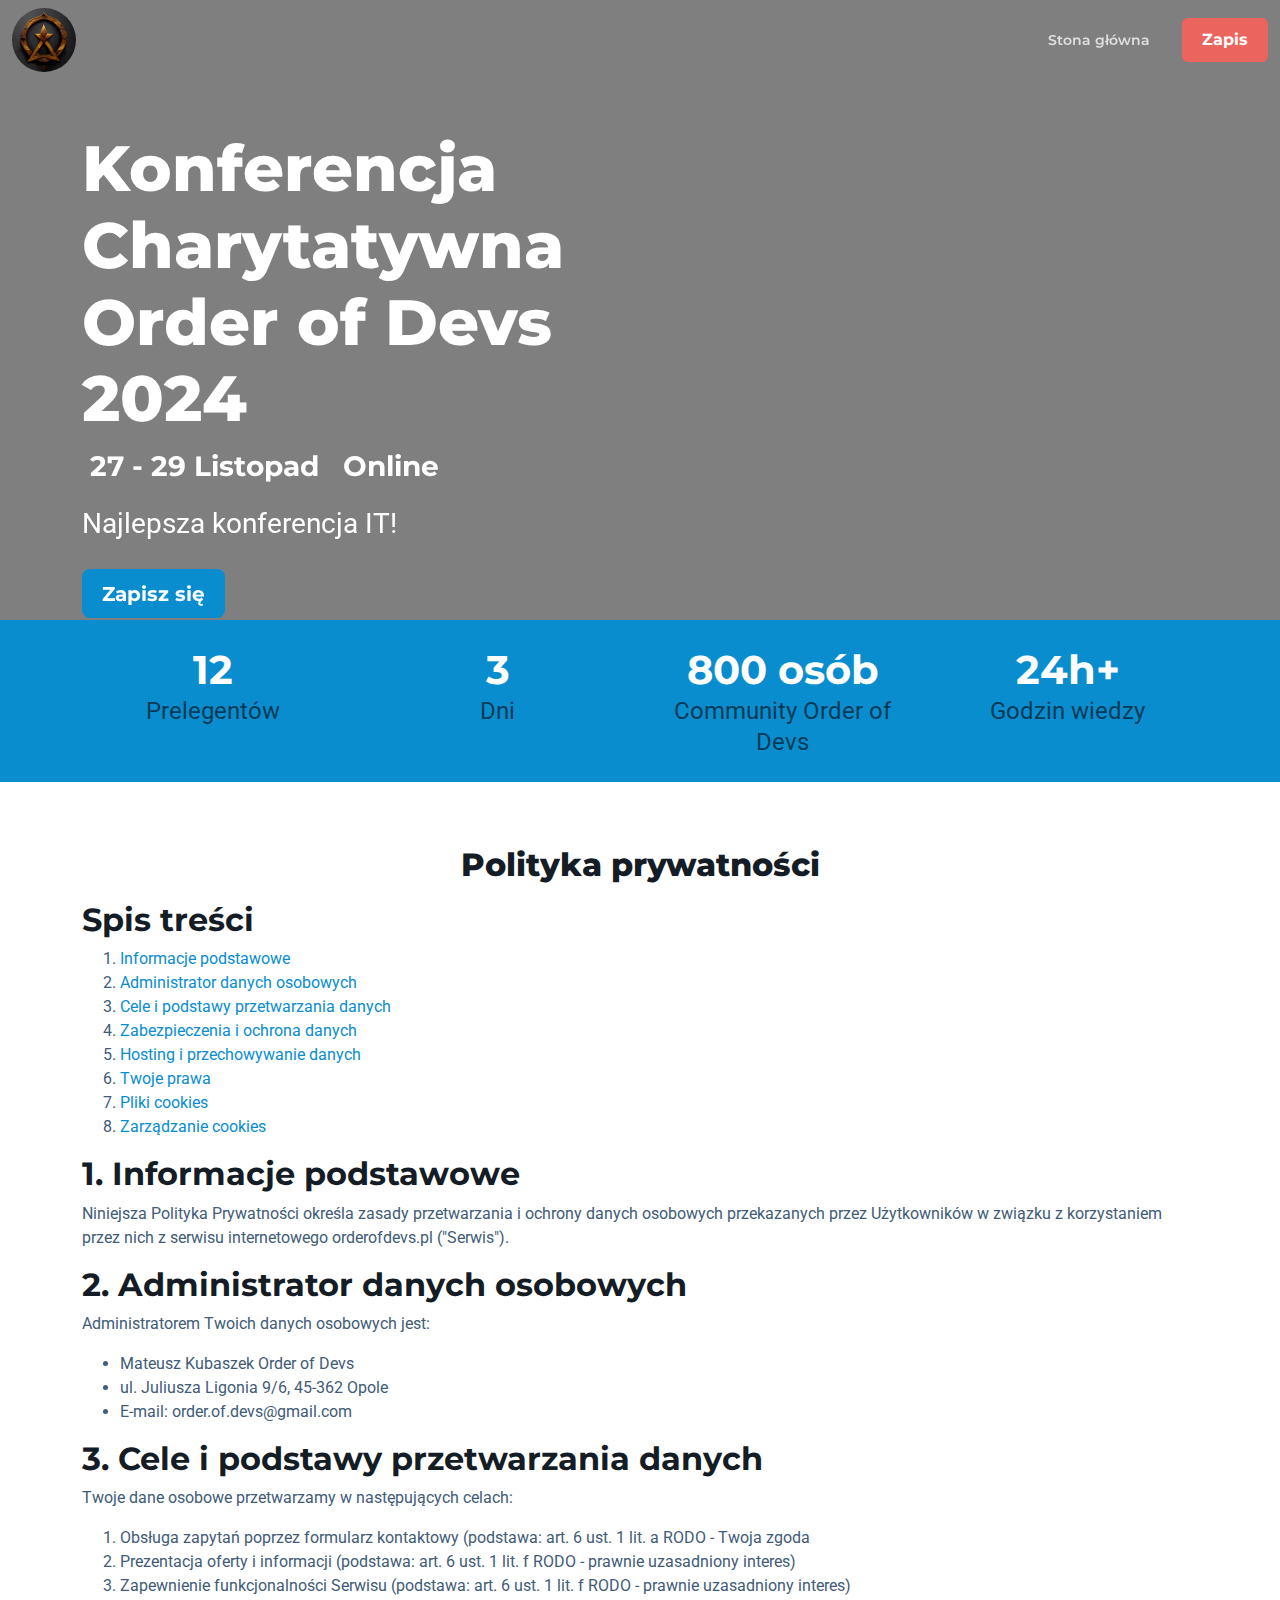
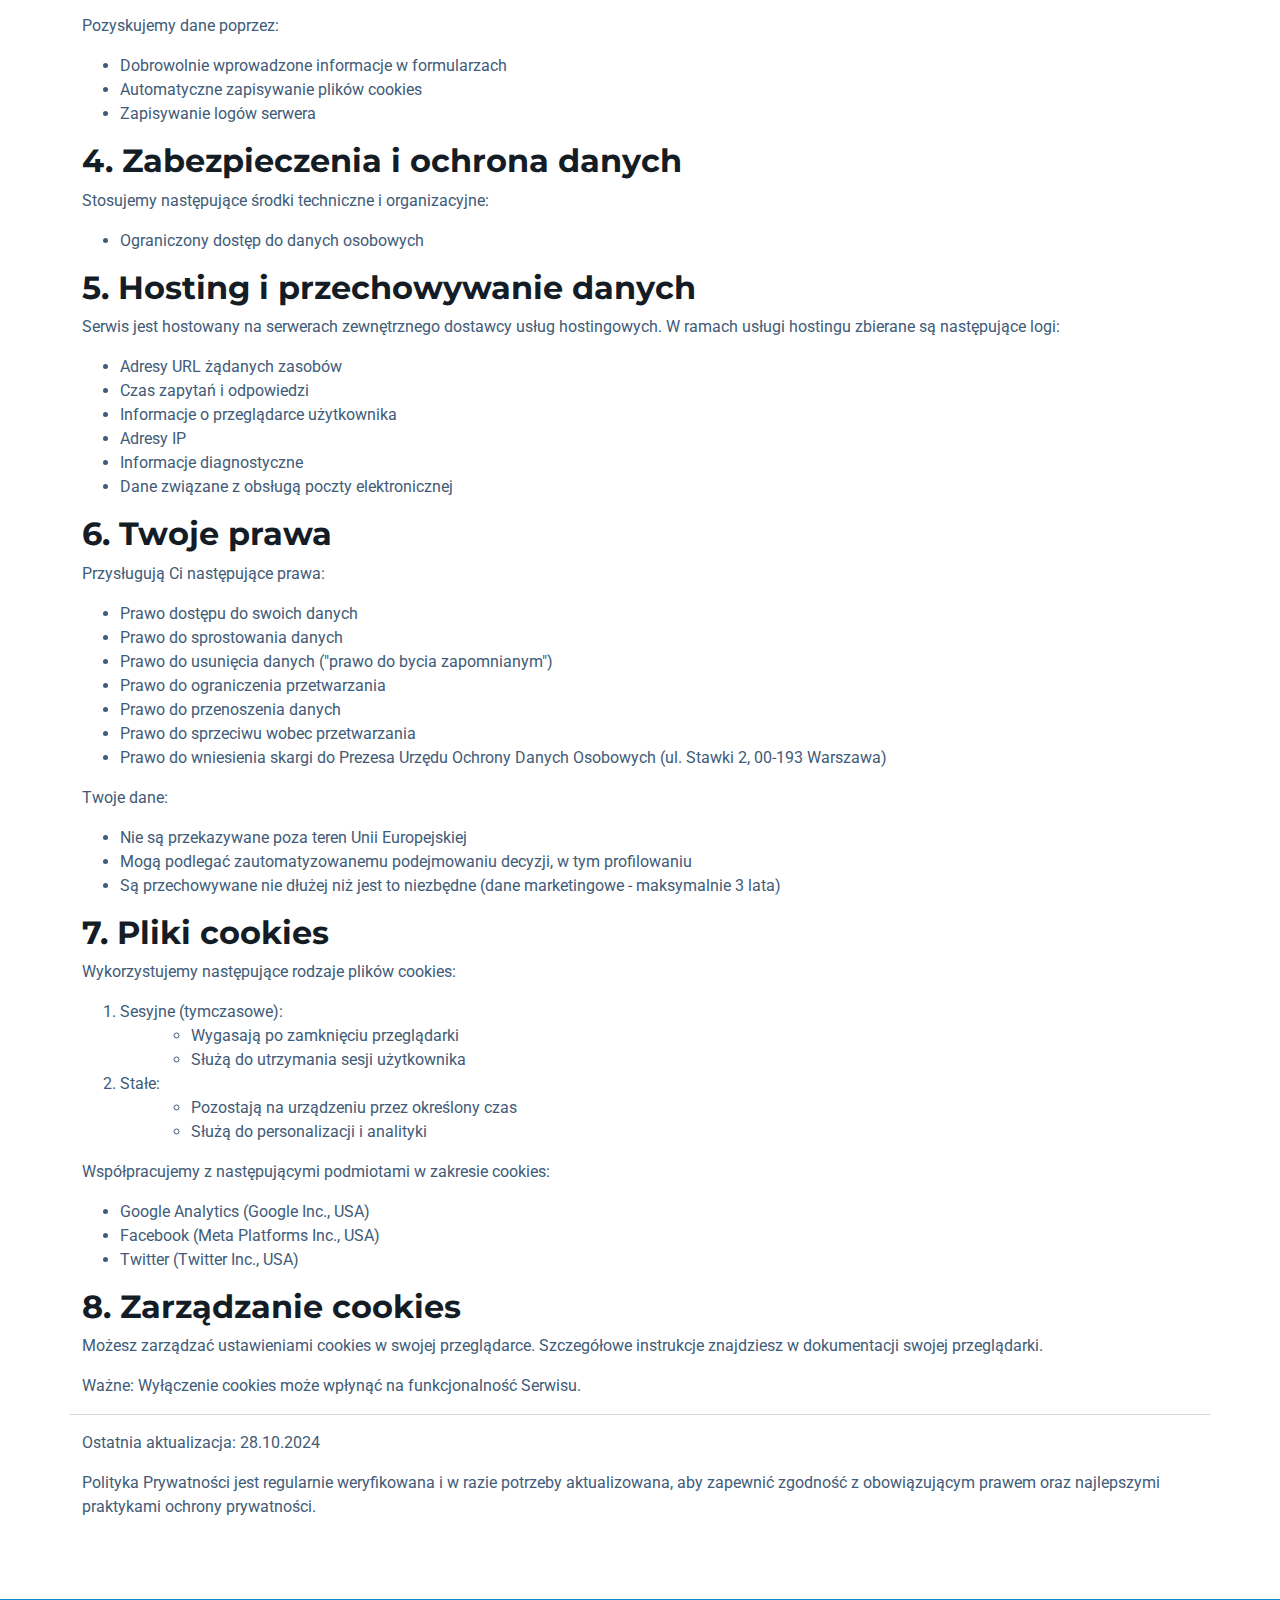
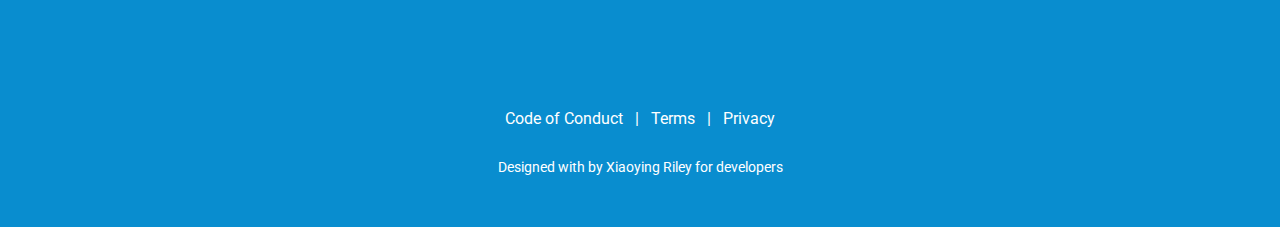
==== commit 14de0af6: "Fix locally list styling" ====
--- a/polityka-cookies.html
+++ b/polityka-cookies.html
@@ -27,6 +27,12 @@
         <script src="https://kit.fontawesome.com/973b008fc8.js" crossorigin="anonymous"></script>
         <!-- Theme CSS -->
         <link id="theme-style" rel="stylesheet" href="assets/css/theme.css">
+        <style>
+          #cookie-policy ul,
+          #cookie-policy ol {
+            margin-left: 2.4rem;
+          }
+        </style>
     </head>
     <body>
         <header id="header" class="header fixed-top">
@@ -40,10 +46,7 @@
                         </button>
                         <div id="navigation" class="navbar-collapse collapse  justify-content-lg-end me-lg-3">
                             <ul class="nav navbar-nav">
-                                <li class="nav-item"><a class="nav-link scrollto" href="#about-section">O nas</a></li>
-                                <li class="nav-item"><a class="nav-link scrollto" href="#speakers-section">Prelegenci</a></li>
-                                <li class="nav-item"><a class="nav-link scrollto" href="#schedule-section">Agenda</a></li>
-                                <li class="nav-item"><a class="nav-link scrollto" href="#tickets-section">Zapisy</a></li>
+                                <li class="nav-item"><a class="nav-link" href="/">Stona główna</a></li>
                             </ul>
                             <!--//nav-->
                         </div>
@@ -121,79 +124,103 @@
         </div>
         <!--//stats-block-->
         <!--//about-section-->
-        <section id="speakers-section" class="speakers-section section">
+        <section id="cookie-policy" class="cookie-policy section">
             <div class="container">
                 <h3 class="section-heading text-center mb-3">Polityka prywatności</h3>
                 <div class="row">
-                  Polityka Prywatności
-                  Spis treści
-                  Informacje podstawowe
-                  Administrator danych osobowych
-                  Cele i podstawy przetwarzania danych
-                  Zabezpieczenia i ochrona danych
-                  Hosting i przechowywanie danych
-                  Twoje prawa
-                  Pliki cookies
-                  Zarządzanie cookies
-                  1. Informacje podstawowe
-                  Niniejsza Polityka Prywatności określa zasady przetwarzania i ochrony danych osobowych przekazanych przez Użytkowników w związku z korzystaniem przez nich z serwisu internetowego orderofdevs.pl ("Serwis").
-                  2. Administrator danych osobowych
-                  Administratorem Twoich danych osobowych jest:
-                  Mateusz Kubaszek Order of Devs
-                  ul. Juliusza Ligonia 9/6, 45-362 Opole
-                  E-mail: order.of.devs@gmail.com
-                  3. Cele i podstawy przetwarzania danych
-                  Twoje dane osobowe przetwarzamy w następujących celach:
-                  Obsługa zapytań poprzez formularz kontaktowy (podstawa: art. 6 ust. 1 lit. a RODO - Twoja zgoda)
-                  Prezentacja oferty i informacji (podstawa: art. 6 ust. 1 lit. f RODO - prawnie uzasadniony interes)
-                  Zapewnienie funkcjonalności Serwisu (podstawa: art. 6 ust. 1 lit. f RODO - prawnie uzasadniony interes)
-                  Pozyskujemy dane poprzez:
-                  Dobrowolnie wprowadzone informacje w formularzach
-                  Automatyczne zapisywanie plików cookies
-                  Zapisywanie logów serwera
-                  4. Zabezpieczenia i ochrona danych
-                  Stosujemy następujące środki techniczne i organizacyjne:
-                  Ograniczony dostęp do danych osobowych
-                  5. Hosting i przechowywanie danych
-                  Serwis jest hostowany na serwerach zewnętrznego dostawcy usług hostingowych. W ramach usługi hostingu zbierane są następujące logi:
-                  Adresy URL żądanych zasobów
-                  Czas zapytań i odpowiedzi
-                  Informacje o przeglądarce użytkownika
-                  Adresy IP
-                  Informacje diagnostyczne
-                  Dane związane z obsługą poczty elektronicznej
-                  6. Twoje prawa
-                  Przysługują Ci następujące prawa:
-                  Prawo dostępu do swoich danych
-                  Prawo do sprostowania danych
-                  Prawo do usunięcia danych ("prawo do bycia zapomnianym")
-                  Prawo do ograniczenia przetwarzania
-                  Prawo do przenoszenia danych
-                  Prawo do sprzeciwu wobec przetwarzania
-                  Prawo do wniesienia skargi do Prezesa Urzędu Ochrony Danych Osobowych (ul. Stawki 2, 00-193 Warszawa)
-                  Twoje dane:
-                  Nie są przekazywane poza teren Unii Europejskiej
-                  Mogą podlegać zautomatyzowanemu podejmowaniu decyzji, w tym profilowaniu
-                  Są przechowywane nie dłużej niż jest to niezbędne (dane marketingowe - maksymalnie 3 lata)
-                  7. Pliki cookies
-                  Wykorzystujemy następujące rodzaje plików cookies:
-                  Sesyjne (tymczasowe):
-                  Wygasają po zamknięciu przeglądarki
-                  Służą do utrzymania sesji użytkownika
-                  Stałe:
-                  Pozostają na urządzeniu przez określony czas
-                  Służą do personalizacji i analityki
-                  Współpracujemy z następującymi podmiotami w zakresie cookies:
-                  Google Analytics (Google Inc., USA)
-                  Facebook (Meta Platforms Inc., USA)
-                  Twitter (Twitter Inc., USA)
-                  8. Zarządzanie cookies
-                  Możesz zarządzać ustawieniami cookies w swojej przeglądarce. Szczegółowe instrukcje znajdziesz w dokumentacji swojej przeglądarki.
-                  Ważne: Wyłączenie cookies może wpłynąć na funkcjonalność Serwisu.
-                  
-                  Ostatnia aktualizacja: 28.10.2024
-                  Polityka Prywatności jest regularnie weryfikowana i w razie potrzeby aktualizowana, aby zapewnić zgodność z obowiązującym prawem oraz najlepszymi praktykami ochrony prywatności.
-                  
+                  <h2>Spis treści</h2>
+                  <ol>
+                    <li><a href="#first">Informacje podstawowe</a></li>
+                    <li><a href="#second">Administrator danych osobowych</a></li>
+                    <li><a href="#third">Cele i podstawy przetwarzania danych</a></li>
+                    <li><a href="#fourth">Zabezpieczenia i ochrona danych</a></li>
+                    <li><a href="#fifth">Hosting i przechowywanie danych</a></li>
+                    <li><a href="#sixth">Twoje prawa</a></li>
+                    <li><a href="#seventh">Pliki cookies</a></li>
+                    <li><a href="#eight">Zarządzanie cookies</a></li>
+                  </ol>
+                  <h2 id="first">1. Informacje podstawowe</h2>
+                  <p>Niniejsza Polityka Prywatności określa zasady przetwarzania i ochrony danych osobowych przekazanych przez Użytkowników w związku z korzystaniem przez nich z serwisu internetowego orderofdevs.pl ("Serwis").</p>
+                  <h2 id="second">2. Administrator danych osobowych</h2>
+                  <p>Administratorem Twoich danych osobowych jest:</p>
+                  <ul>
+                    <li>Mateusz Kubaszek Order of Devs</li>
+                    <li>ul. Juliusza Ligonia 9/6, 45-362 Opole</li>
+                    <li>E-mail: order.of.devs@gmail.com</li>
+                  </ul>
+                  <h2 id="third">3. Cele i podstawy przetwarzania danych</h2>
+                  <p>Twoje dane osobowe przetwarzamy w następujących celach:</p>
+                  <ol>
+                    <li>Obsługa zapytań poprzez formularz kontaktowy (podstawa: art. 6 ust. 1 lit. a RODO - Twoja zgoda</li>
+                    <li>Prezentacja oferty i informacji (podstawa: art. 6 ust. 1 lit. f RODO - prawnie uzasadniony interes)</li>
+                    <li>Zapewnienie funkcjonalności Serwisu (podstawa: art. 6 ust. 1 lit. f RODO - prawnie uzasadniony interes)</li>
+                  </ol>
+                  <p>Pozyskujemy dane poprzez:</p>
+                  <ul>
+                    <li>Dobrowolnie wprowadzone informacje w formularzach</li>
+                    <li>Automatyczne zapisywanie plików cookies</li>
+                    <li>Zapisywanie logów serwera</li>
+                  </ul>
+                  <h2 id="fourth">4. Zabezpieczenia i ochrona danych</h2>
+                  <p>Stosujemy następujące środki techniczne i organizacyjne:</p>
+                  <ul>
+                    <li>Ograniczony dostęp do danych osobowych</li>
+                  </ul>
+                  <h2 id="fifth">5. Hosting i przechowywanie danych</h2>
+                  <p>Serwis jest hostowany na serwerach zewnętrznego dostawcy usług hostingowych. W ramach usługi hostingu zbierane są następujące logi:</p>
+                  <ul>
+                    <li>Adresy URL żądanych zasobów</li>
+                    <li>Czas zapytań i odpowiedzi</li>
+                    <li>Informacje o przeglądarce użytkownika</li>
+                    <li>Adresy IP</li>
+                    <li>Informacje diagnostyczne</li>
+                    <li>Dane związane z obsługą poczty elektronicznej</li>
+                  </ul>
+                  <h2 id="sixth">6. Twoje prawa</h2>
+                  <p>Przysługują Ci następujące prawa:</p>
+                  <ul>
+                    <li>Prawo dostępu do swoich danych</li>
+                    <li>Prawo do sprostowania danych</li>
+                    <li>Prawo do usunięcia danych ("prawo do bycia zapomnianym")</li>
+                    <li>Prawo do ograniczenia przetwarzania</li>
+                    <li>Prawo do przenoszenia danych</li>
+                    <li>Prawo do sprzeciwu wobec przetwarzania</li>
+                    <li>Prawo do wniesienia skargi do Prezesa Urzędu Ochrony Danych Osobowych (ul. Stawki 2, 00-193 Warszawa)</li>
+                  </ul>
+                  <p>Twoje dane:</p>
+                  <ul>
+                    <li>Nie są przekazywane poza teren Unii Europejskiej</li>
+                    <li>Mogą podlegać zautomatyzowanemu podejmowaniu decyzji, w tym profilowaniu</li>
+                    <li>Są przechowywane nie dłużej niż jest to niezbędne (dane marketingowe - maksymalnie 3 lata)</li>
+                  </ul>
+                  <h2 id="seventh">7. Pliki cookies</h2>
+                  <p>Wykorzystujemy następujące rodzaje plików cookies:</p>
+                  <ol>
+                    <li>Sesyjne (tymczasowe):
+                      <ul>
+                        <li>Wygasają po zamknięciu przeglądarki</li>
+                        <li>Służą do utrzymania sesji użytkownika</li>
+                      </ul>
+                    </li>
+                    <li>Stałe:
+                      <ul>
+                        <li>Pozostają na urządzeniu przez określony czas</li>
+                        <li>Służą do personalizacji i analityki</li>
+                      </ul>
+                    </li>
+                  </ol>
+                  <p>Współpracujemy z następującymi podmiotami w zakresie cookies:</p>
+                  <ul>
+                    <li>Google Analytics (Google Inc., USA)</li>
+                    <li>Facebook (Meta Platforms Inc., USA)</li>
+                    <li>Twitter (Twitter Inc., USA)</li>
+                  </ul>
+                  <h2 id="eight">8. Zarządzanie cookies</h2>
+                  <p>Możesz zarządzać ustawieniami cookies w swojej przeglądarce. Szczegółowe instrukcje znajdziesz w dokumentacji swojej przeglądarki.</p>
+                  <p>Ważne: Wyłączenie cookies może wpłynąć na funkcjonalność Serwisu.</p>
+                  <hr>
+                  <p>Ostatnia aktualizacja: 28.10.2024</p>
+                  <p>Polityka Prywatności jest regularnie weryfikowana i w razie potrzeby aktualizowana, aby zapewnić zgodność z obowiązującym prawem oraz najlepszymi praktykami ochrony prywatności.</p>
                 </div>
                 <!--//row-->
             </div>
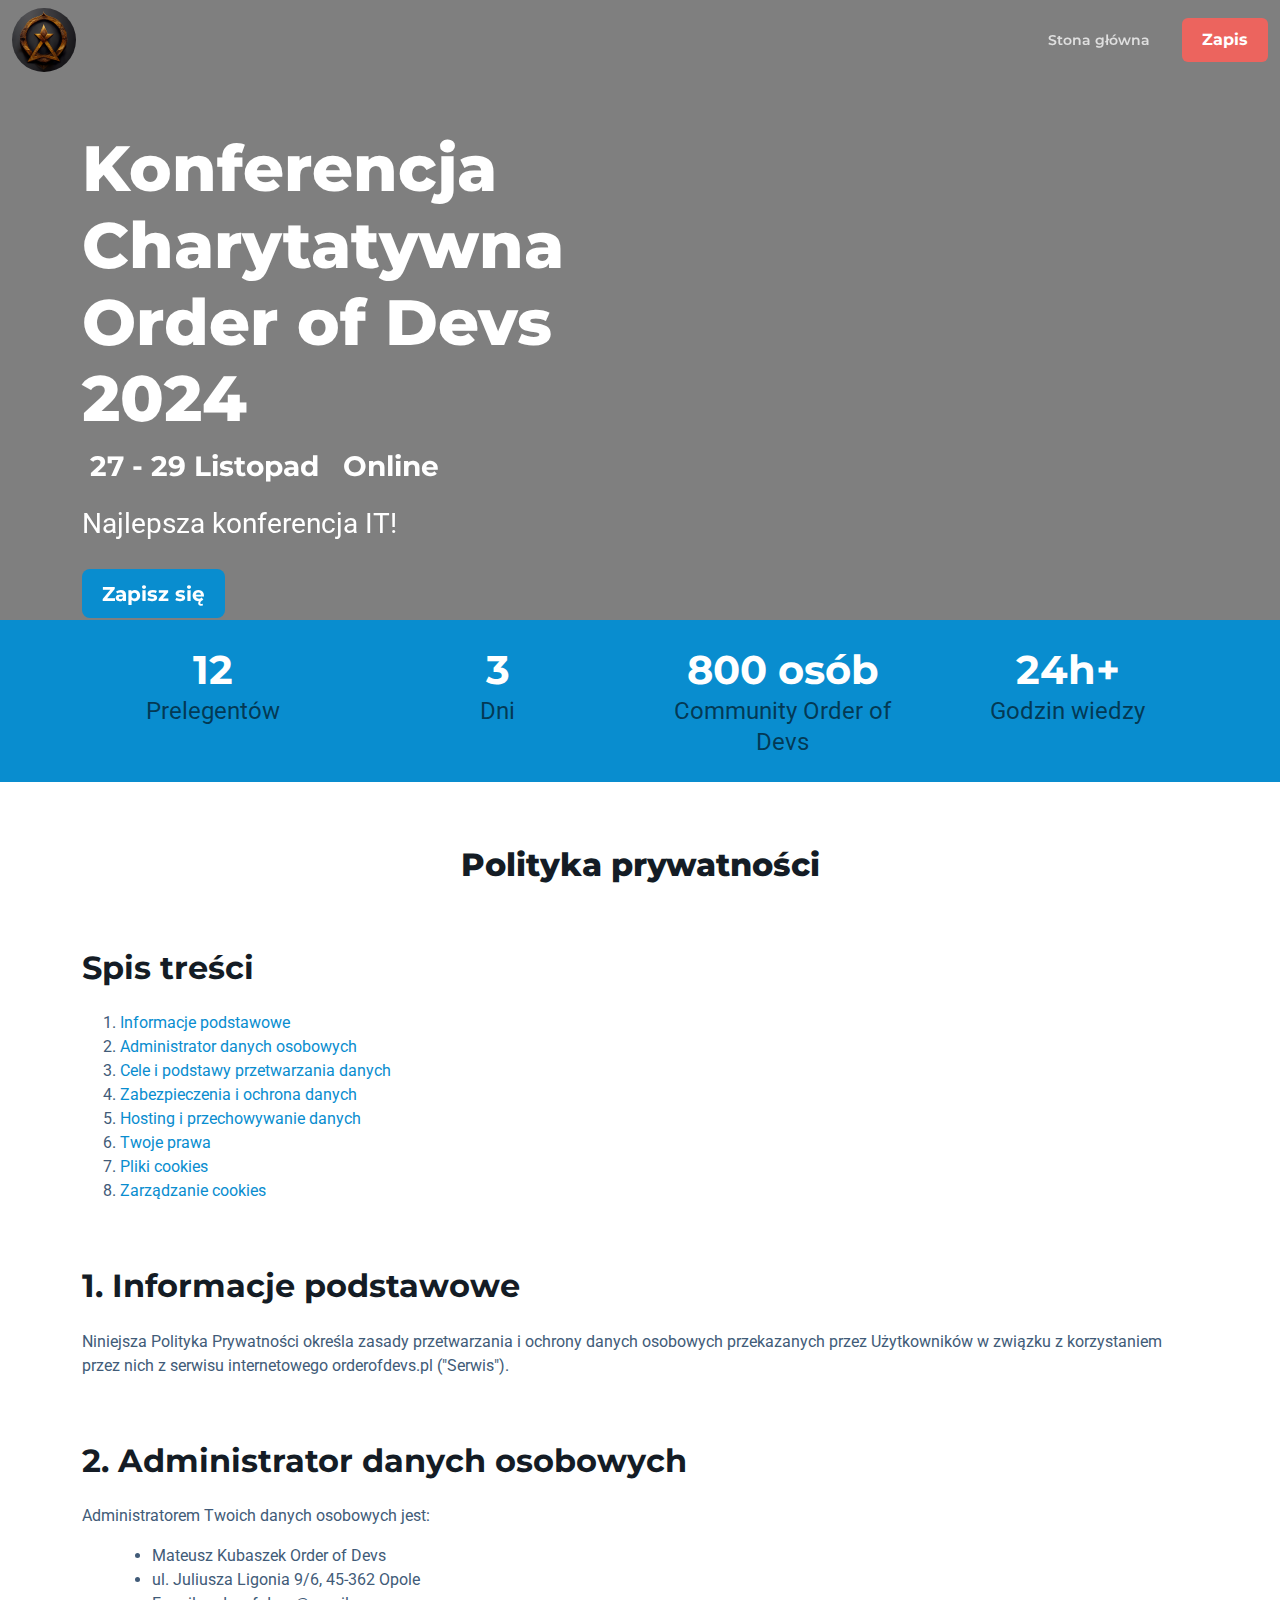
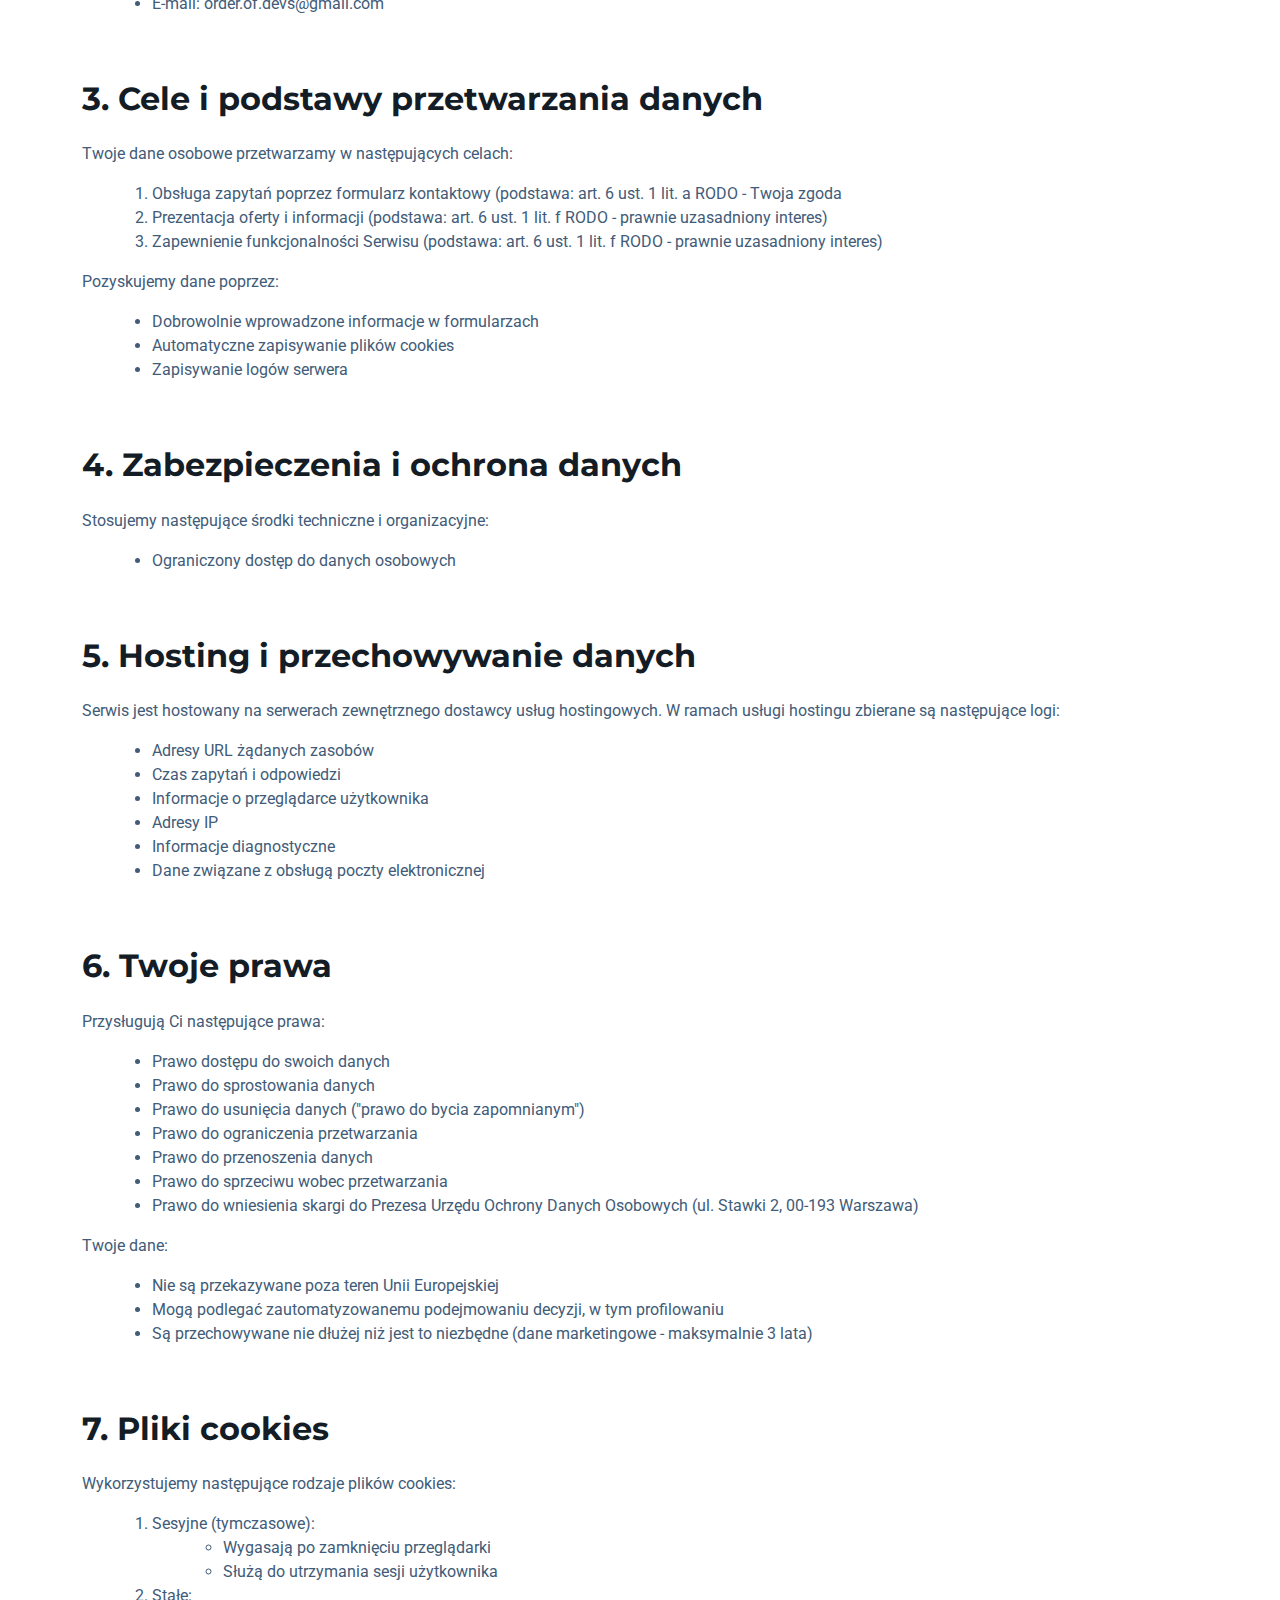
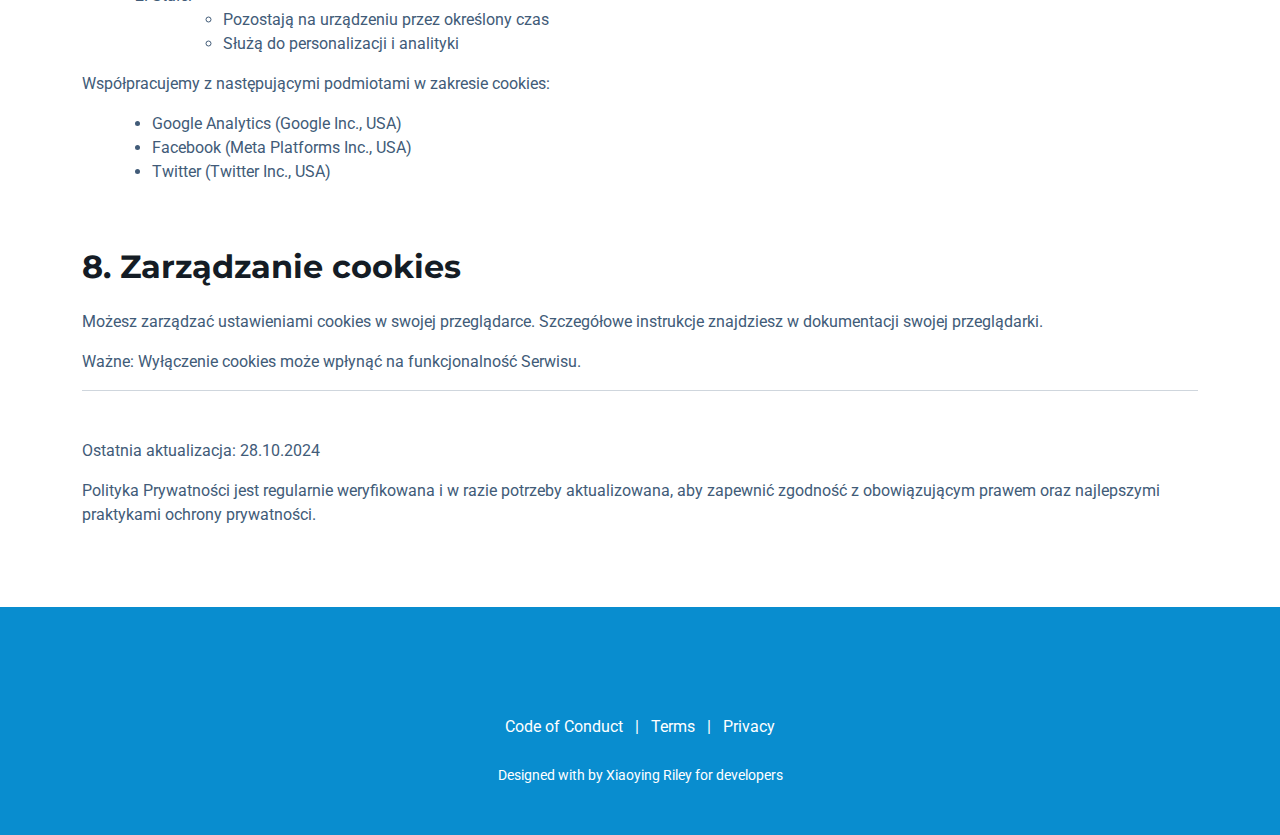
==== commit fc0359f3: "Fix spacing" ====
--- a/polityka-cookies.html
+++ b/polityka-cookies.html
@@ -128,99 +128,115 @@
             <div class="container">
                 <h3 class="section-heading text-center mb-3">Polityka prywatności</h3>
                 <div class="row">
-                  <h2>Spis treści</h2>
+                  <h2 class="mt-5 mb-4">Spis treści</h2>
                   <ol>
-                    <li><a href="#first">Informacje podstawowe</a></li>
-                    <li><a href="#second">Administrator danych osobowych</a></li>
-                    <li><a href="#third">Cele i podstawy przetwarzania danych</a></li>
-                    <li><a href="#fourth">Zabezpieczenia i ochrona danych</a></li>
-                    <li><a href="#fifth">Hosting i przechowywanie danych</a></li>
-                    <li><a href="#sixth">Twoje prawa</a></li>
-                    <li><a href="#seventh">Pliki cookies</a></li>
-                    <li><a href="#eight">Zarządzanie cookies</a></li>
+                    <li><a class="scrollto" href="#basicinfo">Informacje podstawowe</a></li>
+                    <li><a class="scrollto" href="#dataadministration">Administrator danych osobowych</a></li>
+                    <li><a class="scrollto" href="#goals">Cele i podstawy przetwarzania danych</a></li>
+                    <li><a class="scrollto" href="#prevention">Zabezpieczenia i ochrona danych</a></li>
+                    <li><a class="scrollto" href="#datastorage">Hosting i przechowywanie danych</a></li>
+                    <li><a class="scrollto" href="#rights">Twoje prawa</a></li>
+                    <li><a class="scrollto" href="#cookies">Pliki cookies</a></li>
+                    <li><a class="scrollto" href="#cookiemanagement">Zarządzanie cookies</a></li>
                   </ol>
-                  <h2 id="first">1. Informacje podstawowe</h2>
+                  <div id="basicinfo">
+                    <h2 class="mt-5 mb-4">1. Informacje podstawowe</h2>
                   <p>Niniejsza Polityka Prywatności określa zasady przetwarzania i ochrony danych osobowych przekazanych przez Użytkowników w związku z korzystaniem przez nich z serwisu internetowego orderofdevs.pl ("Serwis").</p>
-                  <h2 id="second">2. Administrator danych osobowych</h2>
-                  <p>Administratorem Twoich danych osobowych jest:</p>
-                  <ul>
-                    <li>Mateusz Kubaszek Order of Devs</li>
-                    <li>ul. Juliusza Ligonia 9/6, 45-362 Opole</li>
-                    <li>E-mail: order.of.devs@gmail.com</li>
-                  </ul>
-                  <h2 id="third">3. Cele i podstawy przetwarzania danych</h2>
-                  <p>Twoje dane osobowe przetwarzamy w następujących celach:</p>
-                  <ol>
-                    <li>Obsługa zapytań poprzez formularz kontaktowy (podstawa: art. 6 ust. 1 lit. a RODO - Twoja zgoda</li>
-                    <li>Prezentacja oferty i informacji (podstawa: art. 6 ust. 1 lit. f RODO - prawnie uzasadniony interes)</li>
-                    <li>Zapewnienie funkcjonalności Serwisu (podstawa: art. 6 ust. 1 lit. f RODO - prawnie uzasadniony interes)</li>
-                  </ol>
-                  <p>Pozyskujemy dane poprzez:</p>
-                  <ul>
-                    <li>Dobrowolnie wprowadzone informacje w formularzach</li>
-                    <li>Automatyczne zapisywanie plików cookies</li>
-                    <li>Zapisywanie logów serwera</li>
-                  </ul>
-                  <h2 id="fourth">4. Zabezpieczenia i ochrona danych</h2>
-                  <p>Stosujemy następujące środki techniczne i organizacyjne:</p>
-                  <ul>
-                    <li>Ograniczony dostęp do danych osobowych</li>
-                  </ul>
-                  <h2 id="fifth">5. Hosting i przechowywanie danych</h2>
-                  <p>Serwis jest hostowany na serwerach zewnętrznego dostawcy usług hostingowych. W ramach usługi hostingu zbierane są następujące logi:</p>
-                  <ul>
-                    <li>Adresy URL żądanych zasobów</li>
-                    <li>Czas zapytań i odpowiedzi</li>
-                    <li>Informacje o przeglądarce użytkownika</li>
-                    <li>Adresy IP</li>
-                    <li>Informacje diagnostyczne</li>
-                    <li>Dane związane z obsługą poczty elektronicznej</li>
-                  </ul>
-                  <h2 id="sixth">6. Twoje prawa</h2>
-                  <p>Przysługują Ci następujące prawa:</p>
-                  <ul>
-                    <li>Prawo dostępu do swoich danych</li>
-                    <li>Prawo do sprostowania danych</li>
-                    <li>Prawo do usunięcia danych ("prawo do bycia zapomnianym")</li>
-                    <li>Prawo do ograniczenia przetwarzania</li>
-                    <li>Prawo do przenoszenia danych</li>
-                    <li>Prawo do sprzeciwu wobec przetwarzania</li>
-                    <li>Prawo do wniesienia skargi do Prezesa Urzędu Ochrony Danych Osobowych (ul. Stawki 2, 00-193 Warszawa)</li>
-                  </ul>
-                  <p>Twoje dane:</p>
-                  <ul>
-                    <li>Nie są przekazywane poza teren Unii Europejskiej</li>
-                    <li>Mogą podlegać zautomatyzowanemu podejmowaniu decyzji, w tym profilowaniu</li>
-                    <li>Są przechowywane nie dłużej niż jest to niezbędne (dane marketingowe - maksymalnie 3 lata)</li>
-                  </ul>
-                  <h2 id="seventh">7. Pliki cookies</h2>
-                  <p>Wykorzystujemy następujące rodzaje plików cookies:</p>
-                  <ol>
-                    <li>Sesyjne (tymczasowe):
-                      <ul>
-                        <li>Wygasają po zamknięciu przeglądarki</li>
-                        <li>Służą do utrzymania sesji użytkownika</li>
-                      </ul>
-                    </li>
-                    <li>Stałe:
-                      <ul>
-                        <li>Pozostają na urządzeniu przez określony czas</li>
-                        <li>Służą do personalizacji i analityki</li>
-                      </ul>
-                    </li>
-                  </ol>
-                  <p>Współpracujemy z następującymi podmiotami w zakresie cookies:</p>
-                  <ul>
-                    <li>Google Analytics (Google Inc., USA)</li>
-                    <li>Facebook (Meta Platforms Inc., USA)</li>
-                    <li>Twitter (Twitter Inc., USA)</li>
-                  </ul>
-                  <h2 id="eight">8. Zarządzanie cookies</h2>
-                  <p>Możesz zarządzać ustawieniami cookies w swojej przeglądarce. Szczegółowe instrukcje znajdziesz w dokumentacji swojej przeglądarki.</p>
-                  <p>Ważne: Wyłączenie cookies może wpłynąć na funkcjonalność Serwisu.</p>
-                  <hr>
-                  <p>Ostatnia aktualizacja: 28.10.2024</p>
-                  <p>Polityka Prywatności jest regularnie weryfikowana i w razie potrzeby aktualizowana, aby zapewnić zgodność z obowiązującym prawem oraz najlepszymi praktykami ochrony prywatności.</p>
+                  </div>
+                  <div id="dataadministration">
+                    <h2 class="mt-5 mb-4">2. Administrator danych osobowych</h2>
+                    <p>Administratorem Twoich danych osobowych jest:</p>
+                    <ul>
+                        <li>Mateusz Kubaszek Order of Devs</li>
+                        <li>ul. Juliusza Ligonia 9/6, 45-362 Opole</li>
+                        <li>E-mail: order.of.devs@gmail.com</li>
+                    </ul>
+                    </div>
+                  <div id="goals">
+                    <h2 class="mt-5 mb-4">3. Cele i podstawy przetwarzania danych</h2>
+                    <p>Twoje dane osobowe przetwarzamy w następujących celach:</p>
+                    <ol>
+                        <li>Obsługa zapytań poprzez formularz kontaktowy (podstawa: art. 6 ust. 1 lit. a RODO - Twoja zgoda</li>
+                        <li>Prezentacja oferty i informacji (podstawa: art. 6 ust. 1 lit. f RODO - prawnie uzasadniony interes)</li>
+                        <li>Zapewnienie funkcjonalności Serwisu (podstawa: art. 6 ust. 1 lit. f RODO - prawnie uzasadniony interes)</li>
+                    </ol>
+                    <p>Pozyskujemy dane poprzez:</p>
+                    <ul>
+                        <li>Dobrowolnie wprowadzone informacje w formularzach</li>
+                        <li>Automatyczne zapisywanie plików cookies</li>
+                        <li>Zapisywanie logów serwera</li>
+                    </ul>
+                  </div>
+                  <div id="prevention">
+                    <h2 class="mt-5 mb-4">4. Zabezpieczenia i ochrona danych</h2>
+                    <p>Stosujemy następujące środki techniczne i organizacyjne:</p>
+                    <ul>
+                        <li>Ograniczony dostęp do danych osobowych</li>
+                    </ul>
+                  </div>
+                  <div id="datastorage">
+                    <h2 class="mt-5 mb-4">5. Hosting i przechowywanie danych</h2>
+                    <p>Serwis jest hostowany na serwerach zewnętrznego dostawcy usług hostingowych. W ramach usługi hostingu zbierane są następujące logi:</p>
+                    <ul>
+                        <li>Adresy URL żądanych zasobów</li>
+                        <li>Czas zapytań i odpowiedzi</li>
+                        <li>Informacje o przeglądarce użytkownika</li>
+                        <li>Adresy IP</li>
+                        <li>Informacje diagnostyczne</li>
+                        <li>Dane związane z obsługą poczty elektronicznej</li>
+                    </ul>
+                  </div>
+                  <div id="rights">
+                    <h2 class="mt-5 mb-4">6. Twoje prawa</h2>
+                    <p>Przysługują Ci następujące prawa:</p>
+                    <ul>
+                        <li>Prawo dostępu do swoich danych</li>
+                        <li>Prawo do sprostowania danych</li>
+                        <li>Prawo do usunięcia danych ("prawo do bycia zapomnianym")</li>
+                        <li>Prawo do ograniczenia przetwarzania</li>
+                        <li>Prawo do przenoszenia danych</li>
+                        <li>Prawo do sprzeciwu wobec przetwarzania</li>
+                        <li>Prawo do wniesienia skargi do Prezesa Urzędu Ochrony Danych Osobowych (ul. Stawki 2, 00-193 Warszawa)</li>
+                    </ul>
+                    <p>Twoje dane:</p>
+                    <ul>
+                        <li>Nie są przekazywane poza teren Unii Europejskiej</li>
+                        <li>Mogą podlegać zautomatyzowanemu podejmowaniu decyzji, w tym profilowaniu</li>
+                        <li>Są przechowywane nie dłużej niż jest to niezbędne (dane marketingowe - maksymalnie 3 lata)</li>
+                    </ul>
+                  </div>
+                  <div id="cookies">
+                    <h2 class="mt-5 mb-4">7. Pliki cookies</h2>
+                    <p>Wykorzystujemy następujące rodzaje plików cookies:</p>
+                    <ol>
+                        <li>Sesyjne (tymczasowe):
+                        <ul>
+                            <li>Wygasają po zamknięciu przeglądarki</li>
+                            <li>Służą do utrzymania sesji użytkownika</li>
+                        </ul>
+                        </li>
+                        <li>Stałe:
+                        <ul>
+                            <li>Pozostają na urządzeniu przez określony czas</li>
+                            <li>Służą do personalizacji i analityki</li>
+                        </ul>
+                        </li>
+                    </ol>
+                    <p>Współpracujemy z następującymi podmiotami w zakresie cookies:</p>
+                    <ul>
+                        <li>Google Analytics (Google Inc., USA)</li>
+                        <li>Facebook (Meta Platforms Inc., USA)</li>
+                        <li>Twitter (Twitter Inc., USA)</li>
+                    </ul>
+                  </div>
+                  <div id="cookiemanagement">
+                    <h2 class="mt-5 mb-4">8. Zarządzanie cookies</h2>
+                    <p>Możesz zarządzać ustawieniami cookies w swojej przeglądarce. Szczegółowe instrukcje znajdziesz w dokumentacji swojej przeglądarki.</p>
+                    <p>Ważne: Wyłączenie cookies może wpłynąć na funkcjonalność Serwisu.</p>
+                    <hr class="mt-3 mb-5">
+                    <p>Ostatnia aktualizacja: 28.10.2024</p>
+                    <p>Polityka Prywatności jest regularnie weryfikowana i w razie potrzeby aktualizowana, aby zapewnić zgodność z obowiązującym prawem oraz najlepszymi praktykami ochrony prywatności.</p>
+                  </div>
                 </div>
                 <!--//row-->
             </div>
